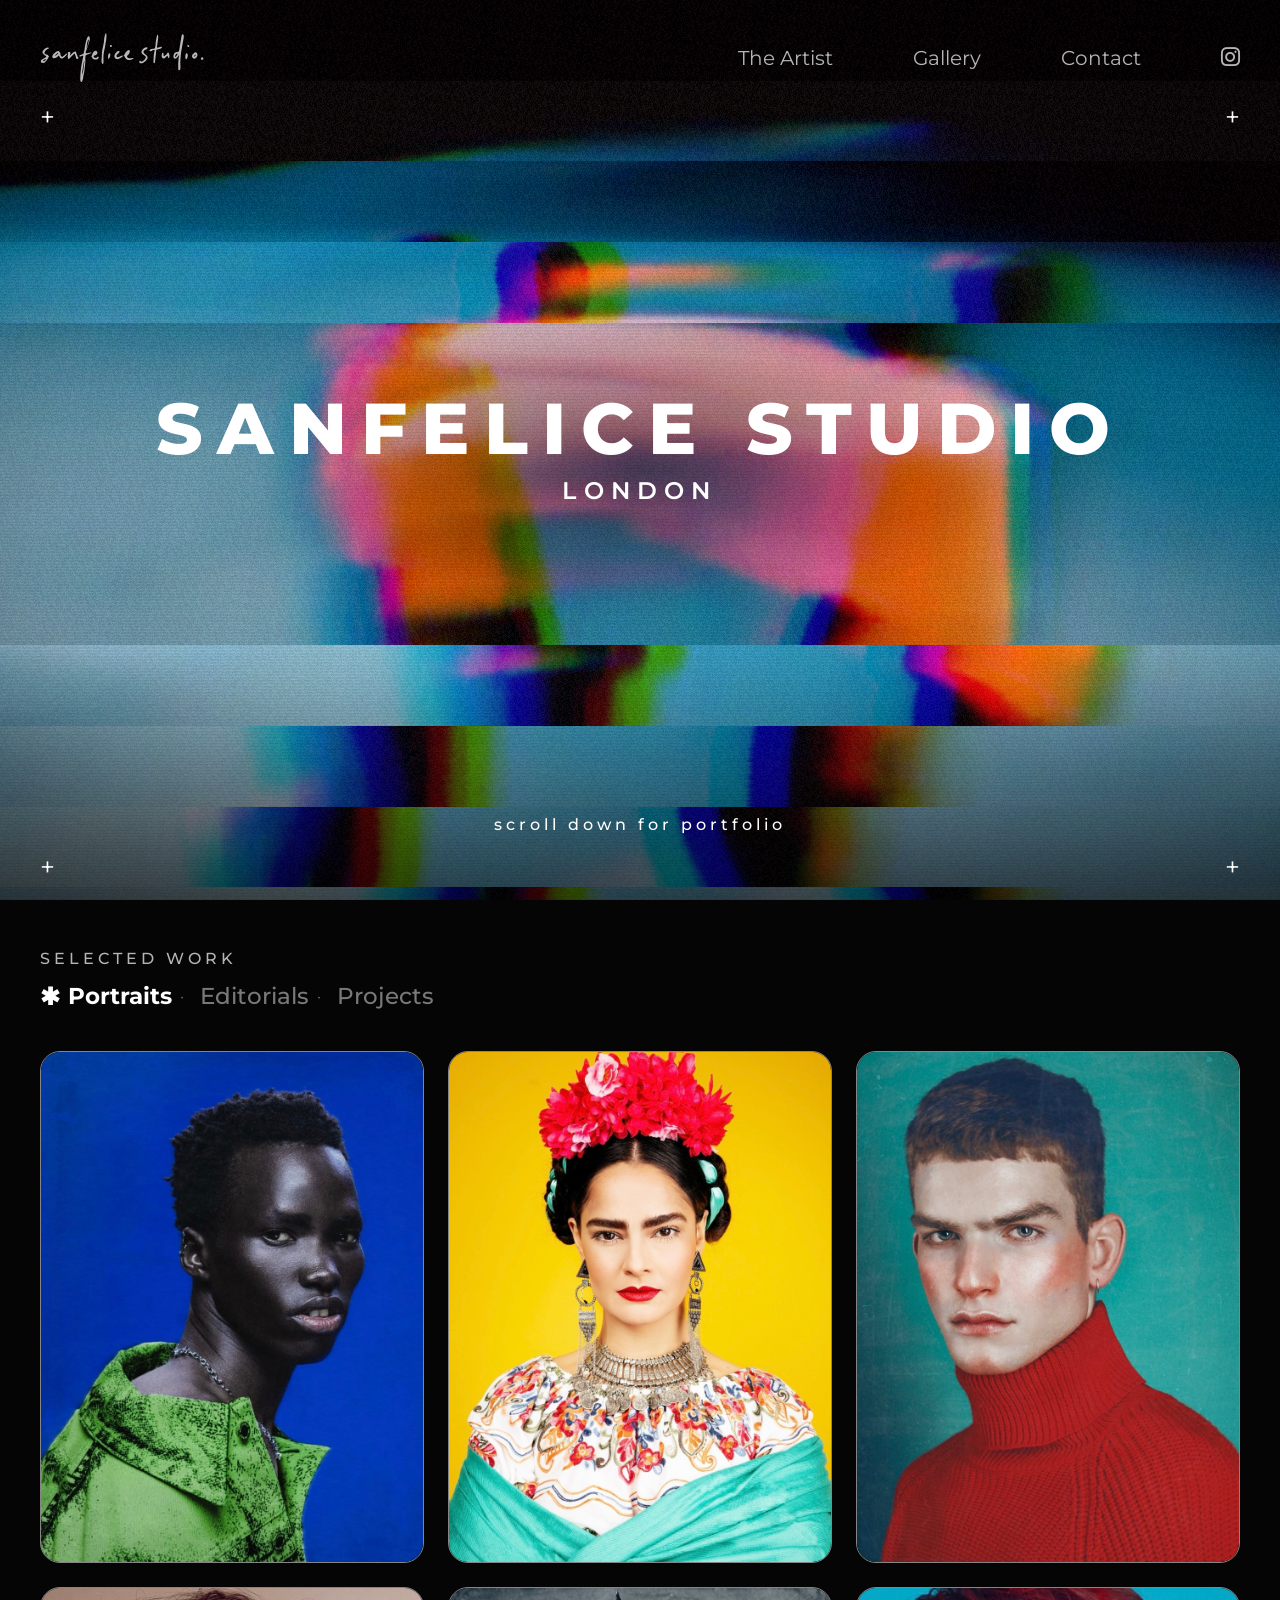
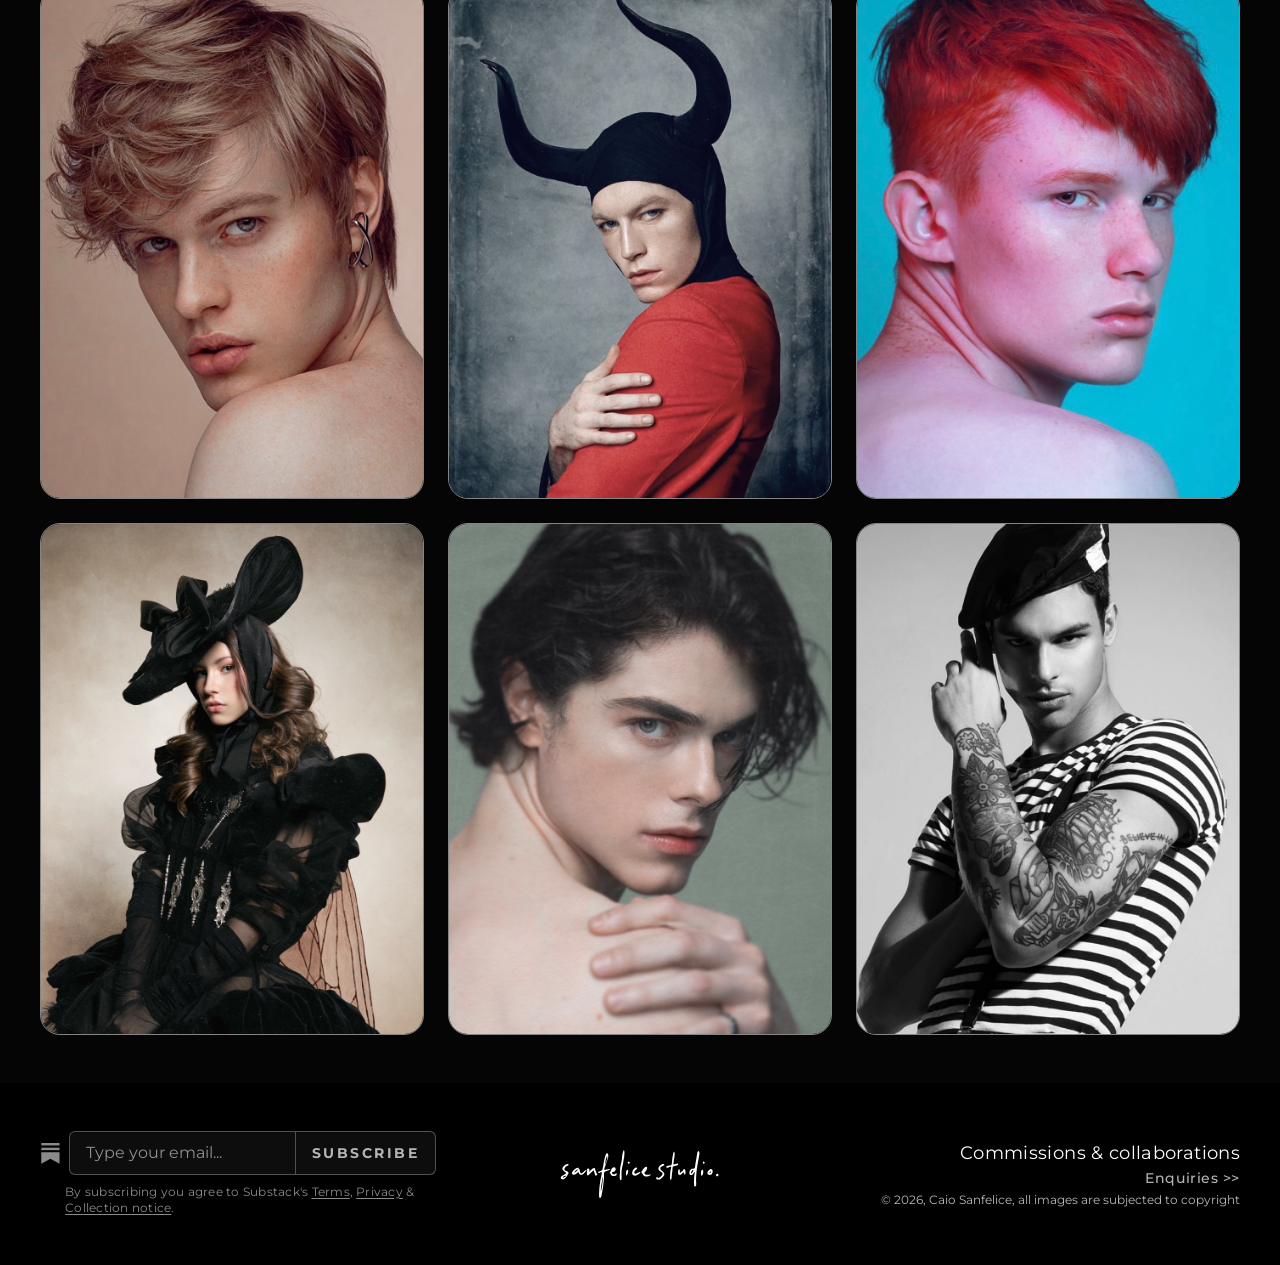
==== index.html @ ebd1bcc1 "feat: Bootstrap layout, fixed navbar, smoother scrolling and page updates - Bootstrap 5.3.9 CSS on e" ====
<!DOCTYPE html>
<html lang="en" class="snap">
<head>
    <meta charset="UTF-8">
    <meta name="viewport" content="width=device-width, initial-scale=1.0">
    <meta name="description" content="Sanfelice Studio — portrait and editorial photography by Caio Sanfelice, based in London.">
    <link rel="icon" type="image/svg+xml" href="assets/images/fav-icon.svg">
    <title>Sanfelice Studio</title>


    <!-- Bootstrap 5.3.9 CSS (grid, utility classes, modal). Loaded before style.css so our own CSS can override it -->
    <link href="https://cdn.jsdelivr.net/npm/bootstrap@5.3.9/dist/css/bootstrap.min.css" rel="stylesheet" integrity="sha384-yEPZ7jP9S0QKiUQ0m3jjsO4ProIW7wvR9gXkI7JOGa2XVsw53Yke2bsdkBbjmmiX" crossorigin="anonymous">
    <link rel="stylesheet" href="https://cdnjs.cloudflare.com/ajax/libs/font-awesome/6.5.2/css/all.min.css" integrity="sha512-SnH5WK+bZxgPHs44uWIX+LLJAJ9/2PkPKZ5QiAj6Ta86w+fsb2TkcmfRyVX3pBnMFcV7oQPJkl9QevSCWr3W6A==" crossorigin="anonymous" referrerpolicy="no-referrer" />


    <!-- Font -->
    <style>
    @import url('https://fonts.googleapis.com/css2?family=Montserrat:ital,wght@0,400..800;1,400..800&display=swap');
    </style>

   <!-- CSS (after the bootstrap, library, fonts) -->
    <link rel="stylesheet" href="assets/css/style.css">

</head>


<body>

<!-- ===== Header / main navigation (components/navbar.html) ===== -->
<div id="site-navbar"></div>

<!-- ===== Main content ===== -->
<main>
  <!-- Hero -->
  <section class="hero position-relative" id="top" aria-labelledby="hero-title">
    <!-- background video (decorative): WebM first, MP4 for browsers without WebM.
         No autoplay here: hero-fx.js starts it only when the user allows motion; the poster shows otherwise -->
    <video class="hero__video position-absolute" muted loop playsinline preload="none" poster="assets/images/home-hero-poster.jpg" aria-hidden="true">
      <source src="assets/video/homebackground.webm" type="video/webm">
      <source src="assets/video/homebackground.mp4" type="video/mp4">
    </video>
    <!-- analog noise + glitch effect drawn over the video (assets/js/hero-fx.js) -->
    <canvas class="hero__fx position-absolute" aria-hidden="true"></canvas>
    <div class="hero__content position-relative">
      <h1 class="hero__title" id="hero-title">Sanfelice Studio</h1>
      <p class="hero__location">London</p>
    </div>
    <a class="hero-scroll position-absolute" href="#work">Scroll down for portfolio</a>
    <span class="hero__plus hero__plus--top-left position-absolute" aria-hidden="true">+</span>
    <span class="hero__plus hero__plus--top-right position-absolute" aria-hidden="true">+</span>
    <span class="hero__plus hero__plus--left position-absolute" aria-hidden="true">+</span>
    <span class="hero__plus hero__plus--right position-absolute" aria-hidden="true">+</span>
  </section>

  <!-- Gallery -->
  <section class="section gallery-section" id="work" aria-labelledby="selected-work-title">
    <h2 class="gallery-title" id="selected-work-title">Selected work</h2>
    <nav class="gallery-categories" aria-label="Gallery categories">
      <ul class="gallery-category-list">
        <li class="gallery-category-item">
          <h3 class="gallery-category-heading">
            <a class="gallery-category-link" href="portraits.html" aria-current="page">
              <span class="asterisk" aria-hidden="true">✱</span><span>Portraits</span>
            </a>
          </h3>
          <span class="gallery-category-separator" aria-hidden="true">·</span>
        </li>
        <li class="gallery-category-item">
          <a class="gallery-category-link" href="editorials.html">Editorials</a>
          <span class="gallery-category-separator" aria-hidden="true">·</span>
        </li>
        <li class="gallery-category-item">
          <a class="gallery-category-link" href="projects.html">Projects</a>
        </li>
      </ul>
    </nav>
    <!-- Bootstrap grid: 2 photos per row on phones, 3 from md (768px); gutter g-3, g-lg-4 from 992px -->
    <div class="gallery-grid row row-cols-2 row-cols-md-3 g-3 g-lg-4">
      <div class="col">
        <figure class="gallery-card position-relative">
          <img class="d-block w-100 h-100 object-fit-cover" src="assets/images/portrait-blue-green-jacket.jpg" alt="Portrait of a man with short hair looking over his shoulder, wearing a textured green jacket and a silver chain, against a cobalt blue backdrop" loading="lazy">
          <figcaption class="gallery-card__label position-absolute">Portraits</figcaption>
        </figure>
      </div>
      <div class="col">
        <figure class="gallery-card position-relative">
          <img class="d-block w-100 h-100 object-fit-cover" src="assets/images/portrait-frida-inspired.jpg" alt="Frida Kahlo-inspired portrait of a woman with red flowers in her braided hair, silver earrings and necklace, an embroidered blouse and a turquoise shawl, against a yellow backdrop" loading="lazy">
          <figcaption class="gallery-card__label position-absolute">Portraits</figcaption>
        </figure>
      </div>
      <div class="col">
        <figure class="gallery-card position-relative">
          <img class="d-block w-100 h-100 object-fit-cover" src="assets/images/portrait-red-turtleneck.jpg" alt="Portrait of a young man with short auburn hair and flushed cheeks, wearing a chunky red turtleneck, against a weathered teal backdrop" loading="lazy">
          <figcaption class="gallery-card__label position-absolute">Portraits</figcaption>
        </figure>
      </div>
      <div class="col">
        <figure class="gallery-card position-relative">
          <img class="d-block w-100 h-100 object-fit-cover" src="assets/images/portrait-blond-earcuff.jpg" alt="Close-up portrait of a young man with tousled blond hair and freckles looking back over his bare shoulder, wearing a silver ear cuff, against a soft beige backdrop" loading="lazy">
          <figcaption class="gallery-card__label position-absolute">Portraits</figcaption>
        </figure>
      </div>
      <div class="col">
        <figure class="gallery-card position-relative">
          <img class="d-block w-100 h-100 object-fit-cover" src="assets/images/portrait-horns-red.jpg" alt="Portrait of a man in a black hood with tall curved horns and a red jacket, hugging his arm and looking back over his shoulder, against a weathered grey backdrop" loading="lazy">
          <figcaption class="gallery-card__label position-absolute">Portraits</figcaption>
        </figure>
      </div>
      <div class="col">
        <figure class="gallery-card position-relative">
          <img class="d-block w-100 h-100 object-fit-cover" src="assets/images/portrait-red-hair-blue.jpg" alt="Portrait of a freckled young man with bright red hair looking back over his bare shoulder, against a turquoise blue backdrop" loading="lazy">
          <figcaption class="gallery-card__label position-absolute">Portraits</figcaption>
        </figure>
      </div>
      <div class="col">
        <figure class="gallery-card position-relative">
          <img class="d-block w-100 h-100 object-fit-cover" src="assets/images/portrait-gothic-bonnet.jpg" alt="Portrait of a woman with long wavy brown hair in a black velvet costume with a sculptural bonnet, sheer sleeves, silver ornaments and insect-like wings, against a mottled cream backdrop" loading="lazy">
          <figcaption class="gallery-card__label position-absolute">Portraits</figcaption>
        </figure>
      </div>
      <div class="col">
        <figure class="gallery-card position-relative">
          <img class="d-block w-100 h-100 object-fit-cover" src="assets/images/portrait-dark-hair-sage.jpg" alt="Close-up portrait of a young man with tousled dark hair and pale blue eyes looking over his bare shoulder, a hand resting on it, against a sage green backdrop" loading="lazy">
          <figcaption class="gallery-card__label position-absolute">Portraits</figcaption>
        </figure>
      </div>
      <div class="col">
        <figure class="gallery-card position-relative">
          <img class="d-block w-100 h-100 object-fit-cover" src="assets/images/portrait-striped-beret.jpg" alt="Black-and-white portrait of a tattooed man in a striped T-shirt and braces, touching the brim of a dark beret" loading="lazy">
          <figcaption class="gallery-card__label position-absolute">Portraits</figcaption>
        </figure>
      </div>
    </div>
  </section>
</main>

<!-- ===== Footer (components/footer.html) ===== -->
<div id="site-footer"></div>


<!-- Shared navbar + footer -->
<!-- Bootstrap 5.3.9 JS bundle: runs the Modal component used by the photo lightbox -->
<script src="https://cdn.jsdelivr.net/npm/bootstrap@5.3.9/dist/js/bootstrap.bundle.min.js" integrity="sha384-WyOxWvTyr1QaMPfiPJSv76iReVthorl5uWlFtZPyK0IEB0hGzo9y5Bp9mYanr8Bu" crossorigin="anonymous"></script>
<script src="assets/js/components.js"></script>
<!-- Home hero: analog noise + glitch effect on the background video -->
<script src="assets/js/hero-fx.js"></script>
</body>
</html>
---- assets/css/style.css ----
/* Design tokens */
:root {
  --bg: rgb(5, 5, 5);
  --white: #ffffff;
  --grey: #b8b8b8;
  --cyan: #5edfff;
  --line: rgba(255, 255, 255, 0.28);
  --menu-h: clamp(4rem, 8vh, 5.5rem);
  --logo-h: clamp(2.5rem, 4vw, 3.75rem);  /* navbar logo height (smaller on phones, see below) */
  --header-pad-scrolled: 0.75rem;         /* navbar top/bottom padding once the page scrolls */
  /* Layout: one centred container for navbar, sections and footer */
  --container-max: 1400px;
  --gutter: clamp(20px, 5vw, 24px);                /* mobile: compact sides */
  /* Side padding for full-width sections (backgrounds stay full-bleed):
     lines their content up with .site-container. % = the element's own width. */
  --pad: max(var(--gutter), calc((100% - var(--container-max)) / 2 + var(--gutter)));
  /* Type scale */
  --fs-label: clamp(0.75rem, 0.9vw, 0.8125rem);   /* small caps labels */
  --fs-small: 0.875rem;                            /* form labels, buttons */
  --fs-base: 1rem;                                 /* body text, nav */
  --fs-md: clamp(1.125rem, 1.8vw, 1.5rem);         /* categories, card titles, footer CTA */
  --fs-lg: clamp(2rem, 4.5vw, 3.5rem);             /* page titles */
  --fs-display: clamp(2.5rem, 6.5vw, 4.5rem);      /* home hero only, 40px -> 72px */
  --ls-label: 0.32em;
  --ls-title: 0.06em;

  --nav-fs: clamp(1.0625rem, 1.6vw, 1.25rem); /* 17px -> 20px */
  --nav-muted: #b5b5b5; /* ~10:1 on the dark hero, passes AA */
  --nav-active: #ffffff;
}

/* iPad (768px–1024px): wider sides */
@media (min-width: 48rem) {
  :root {
    --gutter: clamp(40px, 4vw, 48px);
  }
}

/* Desktop */
@media (min-width: 64.0625rem) {
  :root {
    --gutter: 40px;
  }
}

/* Shared layout container (our own, not Bootstrap's .container: different max width and side padding) */
.site-container {
  box-sizing: border-box;
  width: 100%;
  max-width: var(--container-max);
  margin-inline: auto;
  padding-inline: var(--gutter);
}

/* Base */
body {
  margin: 0;
  background: var(--bg);
  color: var(--white);
  font-family: "Montserrat", Arial, sans-serif;
}

/* Header and navigation
   Position comes from Bootstrap's fixed-top (position: fixed; top: 0; z-index: 1030).
   At the top of the page it is transparent over the hero; once the page scrolls,
   components.js adds .is-scrolled and it gets a dark background and less padding. */
.header {
  padding-block: clamp(1rem, 4vw, 2rem); /* sides come from .site-container */
  background: transparent;
  transition: background-color 0.3s ease, padding 0.3s ease, box-shadow 0.3s ease;
}

.header.is-scrolled {
  padding-block: var(--header-pad-scrolled);
  background: rgba(5, 5, 5, 0.86);
  box-shadow: 0 1px 0 rgba(255, 255, 255, 0.08);
  -webkit-backdrop-filter: blur(10px);
  backdrop-filter: blur(10px);
}

/* Links that jump inside the page (#work) and the snap points stop just below the fixed navbar.
   Smooth scrolling itself comes from Bootstrap's Reboot (scroll-behavior: smooth, motion allowed only). */
html {
  scroll-padding-top: calc(max(var(--logo-h), 2.75rem) + 2 * var(--header-pad-scrolled));
}

.site-nav,
.site-nav .nav-links {
  display: flex;
  align-items: center;
}

.site-nav {
  justify-content: space-between;
  gap: 1rem;
}

.site-nav .nav-links {
  gap: 5rem;
}

.site-nav a {
  color: var(--nav-muted);
  font-size: var(--nav-fs);
  text-decoration: none;
  white-space: nowrap;
  transition: color 0.2s ease, opacity 0.2s ease;
}

.site-nav__home-link {
  display: inline-flex;
  align-items: center;
  justify-content: center;
}

.site-nav__home-icon {
  display: block;
  width: auto;
  height: var(--logo-h); /* script wordmark: sized by height so it stays legible */
  opacity: 0.72;
  transition: opacity 0.2s ease;
}

@media (max-width: 40rem) {
  :root {
    --logo-h: 1.75rem; /* smaller wordmark on phones so it fits next to the links */
  }

  .site-nav .nav-links {
    gap: 1rem;
  }
}

.site-nav .nav-links a:hover,
.site-nav .nav-links a:focus-visible,
.site-nav .nav-links a[aria-current] {
  color: var(--nav-active);
}

/* active page: bold, 30% larger, thin underline */
.site-nav .nav-links a[aria-current] {
  font-size: calc(var(--nav-fs) * 1.3);
  font-weight: 700;
  text-decoration: underline;
  text-decoration-thickness: 1px;
  text-underline-offset: 0.45em;
}

/* phones: smaller bump so logo, links and Instagram fit on one row */
@media (max-width: 40rem) {
  .site-nav .nav-links a[aria-current] {
    font-size: calc(var(--nav-fs) * 1.1);
  }
}

.site-nav a:focus-visible {
  outline: 1px solid var(--nav-active);
  outline-offset: 4px;
}

.site-nav__home-link:hover .site-nav__home-icon,
.site-nav__home-link:focus-visible .site-nav__home-icon {
  opacity: 1;
}

.site-nav .fa-instagram {
  font-size: 1.35rem;
}

/* Home hero */
.hero {
  /* position: relative comes from Bootstrap's position-relative class in the HTML */
  min-height: 100svh;
  display: grid;
  place-items: center;
  isolation: isolate; /* keeps the video behind the overlay and the text */
  padding: 6rem 1rem;
  background: #000 url("../images/home-hero-poster.jpg") center / cover no-repeat;
  text-align: center;
}

/* background video: fills the hero like a cover image */
.hero__video {
  /* position: absolute comes from Bootstrap's position-absolute class in the HTML */
  inset: 0;
  z-index: -1;
  width: 100%;
  height: 100%;
  object-fit: cover;
  pointer-events: none;
}

/* WebGL analog effect over the video; fades in once its first frame is drawn */
.hero__fx {
  /* position: absolute comes from Bootstrap's position-absolute class in the HTML */
  inset: 0;
  z-index: -1;
  width: 100%;
  height: 100%;
  opacity: 0;
  transition: opacity 0.6s ease;
  pointer-events: none;
}

.hero--fx .hero__fx {
  opacity: 1;
}

.hero::before {
  position: absolute;
  inset: 0;
  content: "";
  background:
    radial-gradient(ellipse 40% 22% at 50% 52%, rgba(0, 0, 0, 0.45), transparent 75%),
    linear-gradient(to top, rgba(0, 0, 0, 0.6), transparent 28%);
  pointer-events: none;
}

.hero__content {
  /* position: relative comes from Bootstrap's position-relative class in the HTML */
  z-index: 1;
  max-width: 100%;
}

.hero__title {
  margin: 0;
  font-size: var(--fs-display);
  font-weight: 800;
  letter-spacing: clamp(0.08em, 1.2vw, 0.2em);
  line-height: 1.05;
  text-transform: uppercase;
  text-wrap: balance;
}

.hero__location {
  margin: 0.45rem 0 0;
  font-size: clamp(1rem, 2.2vw, 1.5rem); /* 16px -> 24px */
  font-weight: 600;
  letter-spacing: 0.3em;
  text-transform: uppercase;
}

.hero-scroll {
  /* position: absolute comes from Bootstrap's position-absolute class in the HTML */
  bottom: clamp(2rem, 7vh, 4rem);
  left: 50%;
  z-index: 1;
  transform: translateX(-50%);
  color: var(--white);
  font-weight: 500;
  font-size: clamp(0.75rem, 1.4vw, 1rem); /* 12px -> 16px */
  letter-spacing: 0.25em;
  text-decoration: none;
  text-transform: lowercase;
  white-space: nowrap;
}

.hero-scroll:hover,
.hero-scroll:focus-visible {
  opacity: 0.72;
}

.hero__plus {
  /* position: absolute comes from Bootstrap's position-absolute class in the HTML */
  inset-block-end: 1.25rem;
  font-size: clamp(1.5rem, 2vw, 1.8rem);
  line-height: 1;
  z-index: 1;
  pointer-events: none;
}

.hero__plus--left,
.hero__plus--top-left {
  inset-inline-start: var(--pad);
}

.hero__plus--right,
.hero__plus--top-right {
  inset-inline-end: var(--pad);
}

.hero__plus--top-left,
.hero__plus--top-right {
  inset-block-start: calc(var(--menu-h) + 2rem);
  inset-block-end: auto;
}

/* Shared section headings and scroll behavior */
.asterisk { font-size: 1.05em; line-height: 0.8; }

/* Scroll snap (html.snap on every page): with "proximity" the page settles on the top
   of a section only when the scroll stops close to it, so it never traps the reader */
.hero,
.section {
  scroll-snap-align: start;
}

.gallery-section {
  min-height: auto;
  padding: clamp(2rem, 4vw, 3rem) var(--pad) 3rem;
  background: var(--bg);
}

/* Gallery category navigation */
.gallery-page {
  padding-block-start: clamp(2rem, 4vw, 3rem);
}

.gallery-categories {
  margin-block-end: clamp(1.25rem, 3vw, 2rem);
}

.gallery-category-list {
  display: flex;
  flex-wrap: wrap;
  align-items: center;
  column-gap: clamp(0.5rem, 2vw, 1rem);
  row-gap: 0.25rem;
  margin: 0;
  padding: 0;
  list-style: none;
}

.gallery-category-item {
  display: flex;
  align-items: center;
  gap: 0.5rem;
}

.gallery-category-heading {
  margin: 0;
  font-size: var(--fs-md);
  line-height: 1.2;
}

.gallery-category-link {
  position: relative;
  display: inline-flex;
  align-items: center;
  gap: 0.35em;
  min-block-size: 44px;
  padding-block: 0.5rem;
  color: var(--grey);
  font-size: var(--fs-md);
  font-weight: 500;
  line-height: 1.25;
  opacity: 0.65;
  text-decoration: none;
  transition: opacity 0.2s ease;
}

.gallery-category-heading .gallery-category-link {
  font: inherit;
}

.gallery-category-link[aria-current="page"] {
  color: var(--white);
  font-weight: 700;
  opacity: 1;
}

.gallery-category-link:hover,
.gallery-category-link:focus-visible {
  opacity: 1;
}

.gallery-category-link:focus-visible {
  outline: 2px solid currentColor;
  outline-offset: 3px;
}

.gallery-category-link::after {
  position: absolute;
  inset-inline: 0;
  inset-block-end: 0.35rem;
  block-size: 1px;
  background: currentColor;
  content: "";
  transform: scaleX(0);
  transform-origin: left;
  transition: transform 0.2s ease;
}

.gallery-category-link:hover::after,
.gallery-category-link:focus-visible::after {
  transform: scaleX(1);
}

.gallery-category-separator {
  color: var(--grey);
  opacity: 0.65;
}

html.snap { scroll-snap-type: y proximity; }

/* Gallery photo card. Layout comes from Bootstrap: the grid (row / row-cols-* / g-* / col)
   in the HTML, position-relative on the card, and d-block w-100 h-100 object-fit-cover on the photo.
   Only the look is defined here. */
.gallery-card {
  aspect-ratio: 3 / 4;
  margin: 0;
  border: 1px solid #858585;
  border-radius: 1.25rem;
  overflow: hidden;
  transition: border-color 0.25s ease;
}

.gallery-card:hover { border-color: var(--white); }

/* Gallery cards open the photo lightbox */
.gallery-card[role="button"] {
  cursor: zoom-in;
}

.gallery-card:focus-visible {
  border-color: var(--white);
  outline: 2px solid var(--white);
  outline-offset: 3px;
}

/* Photo lightbox (Bootstrap modal): photo centred, copyright line below */
.modal-backdrop {
  --bs-backdrop-bg: #000;
  --bs-backdrop-opacity: 0.95;
}

.lightbox__dialog {
  width: fit-content;
  max-width: min(92vw, 60rem);
  margin-inline: auto;
}

.lightbox__content {
  background: transparent;
  border: 0;
  box-shadow: none;
}

.lightbox__close {
  align-self: flex-end;
  margin-block-end: 0.75rem;
  opacity: 0.8;
}

.lightbox__close:hover,
.lightbox__close:focus-visible {
  opacity: 1;
}

.lightbox__figure {
  margin: 0;
  text-align: center;
}

.lightbox__img {
  display: block;
  width: auto;
  max-width: 100%;
  height: auto;
  max-height: calc(100svh - 11rem); /* room for the close button, the caption and the modal margins */
  margin-inline: auto;
  border-radius: 0.5rem;
}

.lightbox__caption {
  margin-block-start: 0.75rem;
  color: var(--nav-muted);
  font-size: var(--fs-label);
  letter-spacing: 0.02em;
}

/* Section title above the gallery */
.gallery-title {
  margin: 0 0 0.25rem;
  color: var(--nav-muted);
  font-size: clamp(0.75rem, 1.4vw, 1rem); /* 12px -> 16px */
  font-weight: 500;
  letter-spacing: 0.25em;
  line-height: 1.4;
  text-transform: uppercase;
}

/* Category label: small, bottom corner, away from faces (position-absolute comes from Bootstrap) */
.gallery-card__label {
  inset-inline-start: 0.75rem;
  inset-block-end: 0.75rem;
  padding: 0.3rem 0.6rem;
  border-radius: 999px;
  background: rgba(0, 0, 0, 0.55);
  color: var(--white);
  font-size: var(--fs-label);
  font-weight: 600;
  letter-spacing: 0.18em;
  text-transform: uppercase;
  pointer-events: none;
}

@media (hover: hover) {
  .gallery-card__label {
    opacity: 0;
    transition: opacity 0.2s ease;
  }

  .gallery-card:hover .gallery-card__label {
    opacity: 1;
  }
}


/* Site footer */
.site-footer--home {
  display: block;
  padding: clamp(2rem, 4vw, 3rem) 0; /* sides come from .site-container */
  background: #000;
  color: var(--white);
}

/* footer columns, order and vertical centring come from Bootstrap
   (site-container > row / col-* / order-* / align-items-center in footer.html) */

.footer-substack {
  display: flex;
  width: 84%;
  min-width: min(100%, 21.3rem);
  flex-direction: column;
  align-items: center;
  gap: 0.525rem;
  color: #fff;
}

.footer-substack__layout {
  display: flex;
  min-width: 0;
  align-items: center;
  gap: 0.525rem;
  width: 100%;
}

.footer-substack__logo {
  flex: 0 0 1.3rem;
  height: 1.3rem;
}

.footer-substack__logo path {
  fill: #8a8a8a;
  transition: fill 0.2s ease;
}

.footer-substack:hover .footer-substack__logo path,
.footer-substack:focus-within .footer-substack__logo path {
  fill: #FF6719;
}

.footer-substack__content {
  flex: 1;
  min-width: 0;
}

.footer-substack__form {
  display: flex;
  align-items: stretch;
  gap: 0;
  width: 100%;
  margin: 0;
}

.footer-substack__form input {
  box-sizing: border-box;
  flex: 1;
  min-width: 0;
  min-height: 44px;
  padding: 0.5rem 1rem;
  border: 1px solid var(--line);
  border-inline-end: 0;
  border-radius: 6px 0 0 6px;
  background: #0d0d0d;
  color: #fff;
  font: inherit;
  font-size: max(1rem, 1em);
}

.footer-substack__form input::placeholder {
  color: #8f8f8f;
  opacity: 1;
}

.footer-substack__form button {
  box-sizing: border-box;
  flex: 0 0 auto;
  min-height: 44px;
  padding: 0.5rem 1rem;
  border: 1px solid var(--line);
  border-radius: 0 6px 6px 0;
  background: #0d0d0d;
  color: var(--nav-muted);
  cursor: pointer;
  font: inherit;
  font-size: var(--fs-small);
  font-weight: 700;
  letter-spacing: 0.18em;
  text-transform: uppercase;
  white-space: nowrap;
  transition: color 0.2s ease, border-color 0.2s ease;
}

.footer-substack__form button:hover,
.footer-substack__form button:focus-visible {
  border-color: var(--nav-active);
  color: var(--nav-active);
}

.footer-substack__form input:focus-visible {
  border-color: var(--nav-active);
}

.footer-substack__form input:focus-visible {
  outline: none;
  background-image: none;
  background-repeat: no-repeat;
  background-position: bottom;
  background-size: 100% 2px;
}

.footer-substack__form button:focus-visible {
  outline: none;
}

.footer-substack__form button:disabled {
  cursor: wait;
  opacity: 0.75;
}

.footer-substack__message {
  margin: 0.5rem 0 0;
  font-size: var(--fs-small);
  line-height: 1.5;
  text-align: center;
}

.footer-substack__legal {
  width: 100%;
  margin: 0;
  color: #8a8a8a;
  font-size: var(--fs-label);
  letter-spacing: 0.02em;
  line-height: 1.4;
  text-align: left;
  padding-inline-start: calc(1.05rem + 0.525rem); /* lines up with the email input (logo + gap) */
  box-sizing: border-box;
}

.footer-substack__legal a {
  color: inherit;
  text-underline-offset: 0.15em;
}

.footer-substack__legal a:focus-visible {
  outline: 2px solid #fff;
  outline-offset: 2px;
}

.footer-substack__frame {
  display: none;
}

.footer-brand {
  display: flex;
  min-width: 0;
  flex-direction: column;
  align-items: center;
  justify-content: center;
}

.footer-brand img {
  display: block;
  width: auto;
  max-width: 100%;
  max-height: clamp(3.5rem, 5.6vw, 5.25rem);
}

.site-footer--home .footer-contact {
  text-align: right;
}

.site-footer--home .footer-contact__details {
  display: flex;
  flex-direction: column;
  align-items: flex-end;
}

.site-footer--home .footer-contact__enquiries {
  display: inline-flex;
  min-height: 1.5rem;
  align-items: center;
  color: var(--nav-muted);
  font-size: var(--fs-small);
  font-weight: 500;
  letter-spacing: 0.04em;
  transition: color 0.2s ease;
}

.site-footer--home .footer-contact .footer-contact__lead {
  max-width: none;
  color: var(--white);
  font-size: clamp(1rem, 1.4vw, 1.25rem);
  font-weight: 400;
  letter-spacing: 0.02em;
  line-height: 1.5;
}

.site-footer--home .footer-copyright {
  max-width: none;
  margin: 0;
  color: var(--grey);
  font-size: var(--fs-label);
  line-height: 1.5;
  white-space: nowrap;
}

.footer-socials {
  display: flex;
  align-items: center;
  gap: 0.5rem;
}

.footer-social-link {
  display: grid;
  width: 2.75rem;
  height: 2.75rem;
  place-items: center;
  border-radius: 50%;
  color: var(--grey);
  font-size: 1.375rem;
  text-decoration: none;
  transition: color 0.2s ease;
}

.footer-social-link:hover,
.footer-social-link:focus-visible {
  color: var(--white);
}

.footer-social-link:focus-visible {
  outline: 2px solid currentColor;
  outline-offset: 2px;
}

.footer-substack-mark {
  width: 1.375rem;
  height: 1.375rem;
  fill: currentColor;
}

.footer-contact {
  display: flex;
  flex-direction: column;
  align-items: flex-end;
  text-align: right;
}

.footer-copyright {
  white-space: nowrap;
}

.footer-contact a {
  color: var(--white);
  font-weight: 700;
  text-decoration: none;
}

.footer-contact a:hover,
.footer-contact a:focus-visible {
  color: var(--nav-active);
}

.footer-contact p {
  margin: 0;
}

/* Contact page */
.contact-page-main {
  /* position: relative comes from Bootstrap's position-relative class in the HTML */
  isolation: isolate;
  box-sizing: border-box;
  container: contact-page / inline-size;
  display: grid;
  min-height: 100svh;
  place-items: center;
  padding: calc(var(--menu-h) + clamp(1.25rem, 3vw, 2rem)) var(--pad) clamp(2rem, 4vw, 3rem);
  background: #0a0a0a;
}

.contact-page-main::before {
  position: absolute;
  z-index: -1;
  inset: 0;
  content: "";
  background-image: url("../images/contact-background.jpg"); /* noise texture, covers the page on every screen */
  background-position: center;
  background-size: cover;
  background-repeat: no-repeat;
  pointer-events: none;
}

.contact-card {
  /* columns, order and gutters come from Bootstrap (row / col-* / order-* / g*-*) in contact.html */
  box-sizing: border-box;
  width: min(100%, 76rem);
  margin: 0; /* Bootstrap's .row adds negative side margins; the card has its own padding */
  padding: clamp(1.5rem, 4vw, 3.5rem);
  border: 1px solid rgba(255, 255, 255, 0.3);
  border-radius: 1.5rem;
  background: rgba(8, 8, 8, 0.85); /* slight transparency over the background photo */
  --contact-title-size: clamp(1.75rem, 3.5vw, 2.75rem);
}

@container contact-page (width > 36rem) and (width <= 80rem) {
  .contact-card {
    width: 92%;
  }
}

.contact-information {
  display: flex;
  min-width: 0;
  flex-direction: column;
  justify-content: flex-end;
  gap: 1.25rem;
  padding-top: calc(var(--contact-title-size) / 2 + 20px); /* map top = a little below the middle of GET IN TOUCH */
}

.contact-map {
  display: block;
  width: 100%;
  flex: 1; /* grows to fill the column, from mid-title down to the details */
  min-height: 272px;
  border: 0;
}

.contact-details {
  display: flex;
  flex-direction: row;
  align-items: center;
  justify-content: flex-end; /* line up with the map's right edge */
  flex-wrap: wrap;
  gap: 0 0.75rem; /* vertical, horizontal space between Tel, Email, Address */
  text-align: right;
}

.contact-details__link {
  display: inline-flex;
  max-width: 100%;
  min-height: 30px;
  align-items: center;
  justify-content: center;
  gap: 0.7rem;
  color: var(--white);
  line-height: 1.3;
  overflow-wrap: anywhere;
  text-decoration: none;
  transition: color 0.2s ease;
}

.contact-details__link i {
  font-size: 1.1rem;
}

.contact-details__link:hover,
.contact-details__link:focus-visible {
  color: var(--grey);
}

.contact-details__link:focus-visible {
  outline: 2px solid currentColor;
  outline-offset: 3px;
}

.contact-details p {
  display: flex;
  max-width: 100%;
  min-height: 40px; /* same height as the Tel/Email links, so spacing is even */
  align-items: center;
  justify-content: center;
  margin: 0;
  line-height: 1.4;
}

.contact-form-panel {
  display: flex;
  min-width: 0;
  flex-direction: column;
  justify-content: flex-end; /* sit at the bottom, aligned with the address */
}

.contact-form-title {
  display: flex;
  align-items: center;
  gap: 0.2em;
  margin: 0 0 clamp(1.5rem, 3vw, 2.25rem);
  font-size: var(--contact-title-size);
  font-weight: 800;
  line-height: 1;
  letter-spacing: var(--ls-title);
  text-transform: uppercase;
}

.contact-form-title__asterisk {
  position: relative;
  top: -0.08em;
  font-size: 1.35em;
  line-height: 0.8;
}

.contact-form {
  display: grid;
  gap: 1.25rem;
}

.contact-name-group {
  min-width: 0;
  margin: 0;
  padding: 0;
  border: 0;
}

.contact-name-group legend {
  margin-block-end: 0.4rem;
  padding: 0;
}

.contact-field {
  display: flex;
  min-width: 0;
  flex-direction: column;
  gap: 0.4rem;
}

.contact-field__label {
  color: rgba(255, 255, 255, 0.78);
  font-size: var(--fs-small);
}

.contact-field input,
.contact-field textarea {
  box-sizing: border-box;
  width: 100%;
  min-height: 44px;
  padding: 0.5rem 0;
  border: 0;
  border-bottom: 1px solid rgba(255, 255, 255, 0.55);
  border-radius: 0;
  background: transparent;
  color: var(--white);
  font: inherit;
  font-size: max(1rem, 1em);
}

.contact-field input::placeholder {
  color: rgba(255, 255, 255, 0.58);
  opacity: 1;
}

.contact-field input:focus-visible,
.contact-field textarea:focus-visible {
  outline: none;
  border-bottom-color: var(--white);
  box-shadow: 0 1px 0 var(--white);
}

.contact-field textarea {
  line-height: 1.4;
  resize: vertical;
}

.contact-submit {
  justify-self: end;
  min-width: 44px;
  min-height: 44px;
  padding: 0.65rem 1.4rem;
  border: 1px solid var(--white);
  border-radius: 0;
  background: transparent;
  color: var(--white);
  cursor: pointer;
  font: inherit;
  font-weight: 600;
  transition: background-color 0.2s ease, color 0.2s ease;
}

.contact-submit:hover {
  background: var(--white);
  color: #080808;
}

.contact-submit:focus-visible {
  outline: 2px solid var(--white);
  outline-offset: 3px;
}

.contact-submit:disabled {
  cursor: wait;
  opacity: 0.7;
}

.contact-form[hidden] {
  display: none;
}

.contact-form-status {
  margin: 0;
  color: var(--white);
  line-height: 1.5;
}

.contact-form-status.is-error {
  color: #dc8585;
}

/* Contact below Bootstrap's lg (992px): card is one column (see col-12 / order-* in contact.html) */
@media (max-width: 991.98px) {
  .contact-information {
    padding-top: 0;
  }

  .contact-map {
    flex: none;
    height: 272px;
  }
}

@container contact-page (width <= 36rem) {
  .contact-card {
    padding: 1.5rem 1.25rem;
    padding-block-start: 3rem;
    border-radius: 1rem;
  }

  .contact-form-title {
    font-size: clamp(1.75rem, 8vw, 2.25rem);
  }
}

/* About page */
.about-page {
  font-size-adjust: from-font;
}

/* About hero
   Phones/tablets: portrait crop of the photo on top, the title and lead
   start on its dark bottom edge, the rest of the text follows on black.
   Desktop: full studio photo behind, text on the left, artist on the right. */
.about-hero {
  /* position: relative comes from Bootstrap's position-relative class in the HTML */
  isolation: isolate;
  background: #000;
}

.about-hero__media {
  position: relative;
  display: block;
}

.about-hero__media img {
  display: block;
  width: 100%;
  aspect-ratio: 4 / 5;
  max-height: 88svh;
  object-fit: cover;
  object-position: 50% 20%; /* face stays in frame when the height is capped */
}

/* dark top for the navbar, fade to black at the bottom for the title */
.about-hero__media::after {
  position: absolute;
  inset: 0;
  content: "";
  background:
    linear-gradient(to bottom, rgba(0, 0, 0, 0.55) 0%, transparent 18%),
    linear-gradient(to bottom, transparent 55%, rgba(0, 0, 0, 0.85) 82%, #000 100%);
}

.about-hero__plus {
  /* position: absolute comes from Bootstrap's position-absolute class in the HTML */
  z-index: 2;
  inset-block-start: calc(var(--menu-h) + 1rem);
  color: var(--white);
  font-size: clamp(1.5rem, 2vw, 1.8rem);
  line-height: 1;
}

.about-hero__plus--left {
  inset-inline-start: var(--pad);
}

.about-hero__plus--right {
  inset-inline-end: var(--pad);
}

.about-copy {
  position: relative;
  z-index: 1;
  max-width: 40rem;
  margin: -7rem auto 0; /* pulls the title up onto the photo's dark edge */
  padding: 0 var(--gutter) clamp(2.5rem, 5vw, 3.5rem);
}

.about-title {
  display: flex;
  align-items: center;
  gap: 0.3em;
  margin: 0 0 1rem;
  font-size: var(--fs-lg);
  font-weight: 800;
  letter-spacing: var(--ls-title);
  line-height: 1.1;
  text-transform: uppercase;
}

.about-title span {
  font-size: 0.9em;
}

.about-lead {
  margin: 0 0 1.5rem;
  font-size: clamp(1.0625rem, 2.2vw, 1.25rem);
  line-height: 1.6;
}

.about-lead em {
  font-family: "Times New Roman", Times, serif;
  font-size: 1.2em;
  font-style: italic;
}

.about-body {
  margin: 0;
  color: rgba(255, 255, 255, 0.84);
  font-size: clamp(0.9375rem, 1.2vw, 1rem);
  line-height: 1.75;
}

.about-quote {
  position: relative;
  margin: clamp(2rem, 4vw, 2.5rem) 0 0;
  padding: 1.5rem 2.5rem;
  color: var(--nav-muted);
  font-size: clamp(1.125rem, 2vw, 1.375rem);
  line-height: 1.45;
  text-align: center;
}

.about-quote p {
  margin: 0;
}

.about-quote strong {
  color: var(--white);
  font-family: "Times New Roman", Times, serif;
  font-size: calc(1em + 0.1875rem);
  font-weight: 700;
  font-style: italic;
}

.about-quote::before,
.about-quote::after {
  position: absolute;
  font-family: "Times New Roman", Times, serif;
  color: rgba(255, 255, 255, 0.42);
  font-size: clamp(3rem, 6vw, 4.5rem);
  font-weight: 700;
  line-height: 1;
}

.about-quote::before {
  inset-block-start: 0;
  inset-inline-start: 0;
  content: "\201C";
}

.about-quote::after {
  inset-block-end: -1.5rem;
  inset-inline-end: 0;
  content: "\201D";
}

/* tablet: squarer crop, text starts a little higher on the photo */
@media (min-width: 48rem) and (max-width: 64rem) {
  .about-hero__media img {
    aspect-ratio: 1 / 1.05;
  }

  .about-copy {
    margin-block-start: -9rem;
  }
}

/* desktop: photo fills the hero, text column ends before the artist */
@media (min-width: 64.0625rem) {
  .about-hero {
    --copy-end: 52%; /* the artist starts at ~57% of the width at every desktop size */
    display: flex;
    align-items: center;
    min-height: min(100svh, 56rem);
    padding-block: calc(var(--menu-h) + 3rem) 3rem;
  }

  .about-hero__media {
    position: absolute;
    inset: 0;
    z-index: -1;
  }

  .about-hero__media img {
    height: 100%;
    max-height: none;
    aspect-ratio: auto;
    object-position: 60% 30%;
  }

  .about-hero__media::after {
    background:
      linear-gradient(to bottom, rgba(0, 0, 0, 0.5) 0%, transparent 18%),
      linear-gradient(to right, rgba(0, 0, 0, 0.6) 0%, rgba(0, 0, 0, 0.35) 45%, transparent 60%),
      linear-gradient(to bottom, transparent 75%, #000 100%);
  }

  .about-hero__plus {
    inset-block-start: calc(var(--menu-h) + 1.5rem);
  }

  .about-copy {
    box-sizing: border-box;
    width: min(34rem, calc(var(--copy-end) - var(--gutter) - 3rem));
    max-width: none;
    margin: 0 0 0 max(calc(var(--gutter) + 3rem), calc(var(--copy-end) - 34rem));
    padding: 0;
    text-align: right;
  }

  .about-title {
    justify-content: flex-end;
  }

  .about-lead {
    font-size: 1.1875rem;
  }
}

.about-services {
  padding: clamp(2.5rem, 6vw, 5rem) var(--pad);
  background: #000;
}

.about-services__list {
  display: grid;
  gap: 1rem;
  width: min(100%, 76rem);
  margin-inline: auto;
}

.service-card {
  --service-title-size: var(--fs-md);
  display: grid;
  grid-template-rows: auto 0fr;
  padding: 1rem clamp(1rem, 3vw, 2rem);
  border: 1px solid rgba(255, 255, 255, 0.55);
  border-radius: 1rem;
  background: #0a0a0a;
  color: var(--white);
}

.service-card__title {
  margin: 0;
  font-size: var(--service-title-size);
  font-weight: 600;
  letter-spacing: 0.05em;
}

.service-card__trigger {
  display: flex;
  width: 100%;
  min-height: 44px;
  align-items: center;
  gap: 0.75rem;
  padding: 0;
  border: 0;
  background: none;
  color: inherit;
  font: inherit;
  text-align: start;
  cursor: pointer;
}

.service-card__trigger:focus-visible {
  outline: 2px solid currentColor;
  outline-offset: 4px;
}

.service-card__slashes {
  display: inline-block;
  width: 1em; /* fixed width: the title word always starts at 1em + gap */
  font-weight: 400;
}

.service-card__plus {
  margin-inline-start: auto;
  font-size: 1.5em;
  font-weight: 300;
  line-height: 1;
  rotate: 0deg;
}

.service-card__details {
  min-height: 0;
  overflow: hidden;
}

.service-card__details-inner {
  display: grid;
  min-height: 0;
  grid-template-columns: minmax(7rem, 0.5fr) minmax(0, 1.5fr) minmax(7rem, 0.45fr);
  align-items: center;
  gap: clamp(1rem, 3vw, 2rem);
  padding-block-start: 1rem;
  opacity: 0;
  transform: translateY(-0.4rem);
}

.service-card__link {
  display: inline-flex;
  min-height: 44px;
  align-items: center;
  color: inherit;
  text-underline-offset: 0.2em;
}

.service-card__link:focus-visible {
  outline: 2px solid currentColor;
  outline-offset: 3px;
}

.service-desc {
  margin: 0;
  line-height: 1.65;
}

.service-card__details-inner img {
  display: block;
  width: 100%;
  height: auto; /* lets aspect-ratio win over the height="" attribute in the HTML */
  aspect-ratio: 4 / 3;
  border-radius: 0.5rem;
  object-fit: cover;
}

/* opened by click/tap (mobile, tablets and touch screens) */
.service-card.is-open {
  grid-template-rows: auto 1fr;
  background: #f5f5f5;
  color: #000;
}

.service-card.is-open .service-card__plus {
  rotate: 45deg;
}

.service-card.is-open .service-card__details-inner {
  opacity: 1;
  transform: translateY(0);
}

@media (min-width: 48.0625rem) and (hover: hover) {
  .service-card:is(:hover, :focus-within) {
    grid-template-rows: auto 1fr;
    background: #f5f5f5;
    color: #000;
  }

  .service-card:is(:hover, :focus-within) .service-card__plus {
    rotate: 45deg;
  }

  .service-card:is(:hover, :focus-within) .service-card__details-inner {
    opacity: 1;
    transform: translateY(0);
  }
}

@media (max-width: 48rem) {
  .service-card__details-inner {
    grid-template-columns: minmax(0, 1fr);
    gap: 0.75rem;
  }

  /* open card: photo under the title (lined up with the word, not the //),
     then the paragraph, then See more on the right */
  .service-card__details-inner img {
    order: -1;
    width: calc(100% - var(--service-title-size) - 0.75rem);
    max-height: 14rem;
    margin-inline-start: calc(var(--service-title-size) + 0.75rem);
  }

  .service-card__link {
    order: 1;
    justify-self: end;
  }
}

/* About page — desktop only */
@media (min-width: 48.0625rem) {
  .about-services {
    padding-block-start: clamp(1rem, 2vw, 1.5rem);
  }

  /* open card: photo (lined up with the title word) | paragraph,
     See more under the paragraph, on its right edge */
  .service-card__details-inner {
    grid-template-columns: minmax(8.4rem, 0.54fr) minmax(0, 1.5fr); /* photo column 20% wider than before (0.45fr) */
    row-gap: 0.25rem;
  }

  .service-card__details-inner img {
    grid-column: 1;
    grid-row: 1 / span 2;
    align-self: start;
    width: calc(100% - var(--service-title-size) - 0.75rem);
    margin-inline-start: calc(var(--service-title-size) + 0.75rem);
  }

  .service-desc {
    grid-column: 2;
    grid-row: 1;
  }

  .service-card__link {
    grid-column: 2;
    grid-row: 2;
    justify-self: end;
  }
}

@media (prefers-reduced-motion: no-preference) {
  .service-card {
    transition: grid-template-rows 0.3s ease, background-color 0.3s ease, color 0.3s ease;
  }

  .service-card__details-inner {
    transition: opacity 0.3s ease, transform 0.3s ease;
  }

  .service-card__plus {
    transition: rotate 0.3s ease;
  }
}

@supports not (font-size-adjust: from-font) {
  .about-quote strong {
    font-size: calc(1em + 0.1875rem);
  }
}

/* Responsive layouts */
/* Gallery on phones (2 per row, below Bootstrap's md = 768px):
   hide a lone last photo so rows stay even */
@media (max-width: 767.98px) {
  .gallery-grid > .col:last-child:nth-child(odd) {
    display: none;
  }
}

@media (max-width: 36rem) {
  .site-nav {
    --nav-fs: 1rem;
  }

  .hero__title {
    letter-spacing: 0.04em;
  }
}

/* narrow phones: tighter navbar so it fits on one line */
@media (max-width: 28rem) {
  .site-nav {
    --nav-fs: 0.875rem;
  }

  .site-nav .nav-links {
    gap: 0.75rem;
  }

  :root {
    --logo-h: 1.5rem;
  }
}

/* 360px phones: a bit less space between links so Instagram still fits */
@media (max-width: 23rem) {
  .site-nav .nav-links {
    gap: 0.5rem;
  }
}

/* very narrow phones: copyright may wrap instead of overflowing */
@media (max-width: 22rem) {
  .site-footer--home .footer-copyright {
    white-space: normal;
    text-wrap: balance;
  }
}

@media (max-width: 22rem) {
  .site-nav {
    --nav-fs: 0.8125rem;
  }

  .site-nav .nav-links {
    gap: 0.5rem;
  }
}

@media (max-width: 56rem) {
  .site-nav .nav-links {
    gap: clamp(0.85rem, 4vw, 2.5rem);
  }
}

/* Footer below Bootstrap's lg (992px): one centred column.
   Column widths and the order of logo / contact / newsletter come from col-12 and order-* in footer.html */
@media (max-width: 991.98px) {
  .footer-substack {
    width: min(100%, 34rem);
    margin-inline: auto;
  }

  .footer-substack__logo {
    flex-basis: 1.05rem;
    height: 1.05rem;
  }

  .footer-brand {
    margin-block-end: 1.5rem;
  }

  .footer-brand img {
    max-height: 3.85rem;
  }

  /* Bootstrap can't split one column, so this stays custom: the contact column "disappears"
     (display: contents) and its two parts become separate items of the row,
     so the copyright can go last (order 4), after the newsletter (order-3) */
  .site-footer--home .footer-contact {
    display: contents;
    text-align: center;
  }

  .site-footer--home .footer-contact__details {
    width: 100%;
    align-items: center;
    order: 2;
  }

  .site-footer--home .footer-contact__enquiries {
    min-height: 2.75rem; /* 44px touch target on mobile */
    margin-block-end: 0.875rem; /* min-height adds ~0.625rem below; keeps the 1.5rem gap */
  }

  .site-footer--home .footer-copyright {
    width: 100%;
    order: 4;
    margin-block-start: 1.5rem;
  }
}

/* Gallery photos fade and rise in as they scroll into view, driven by the scroll itself
   (CSS scroll-driven animations, no JavaScript). Browsers without support and users
   who ask for less motion simply see the photos as normal. */
@supports (animation-timeline: view()) {
  @media (prefers-reduced-motion: no-preference) {
    .gallery-grid > .col {
      animation: gallery-reveal linear both;
      animation-timeline: view();
      animation-range: entry 0% entry 70%;
    }
  }
}

@keyframes gallery-reveal {
  from {
    opacity: 0;
    transform: translateY(2.5rem) scale(0.97);
  }

  to {
    opacity: 1;
    transform: none;
  }
}

@media (prefers-reduced-motion: reduce) {
  .header,
  .gallery-category-link,
  .gallery-category-link::after,
  .footer-substack__logo path,
  .site-nav a,
  .gallery-card__label,
  .footer-contact a,
  .site-footer--home .footer-contact__enquiries,
  .footer-substack__form button {
    transition: none;
  }
}
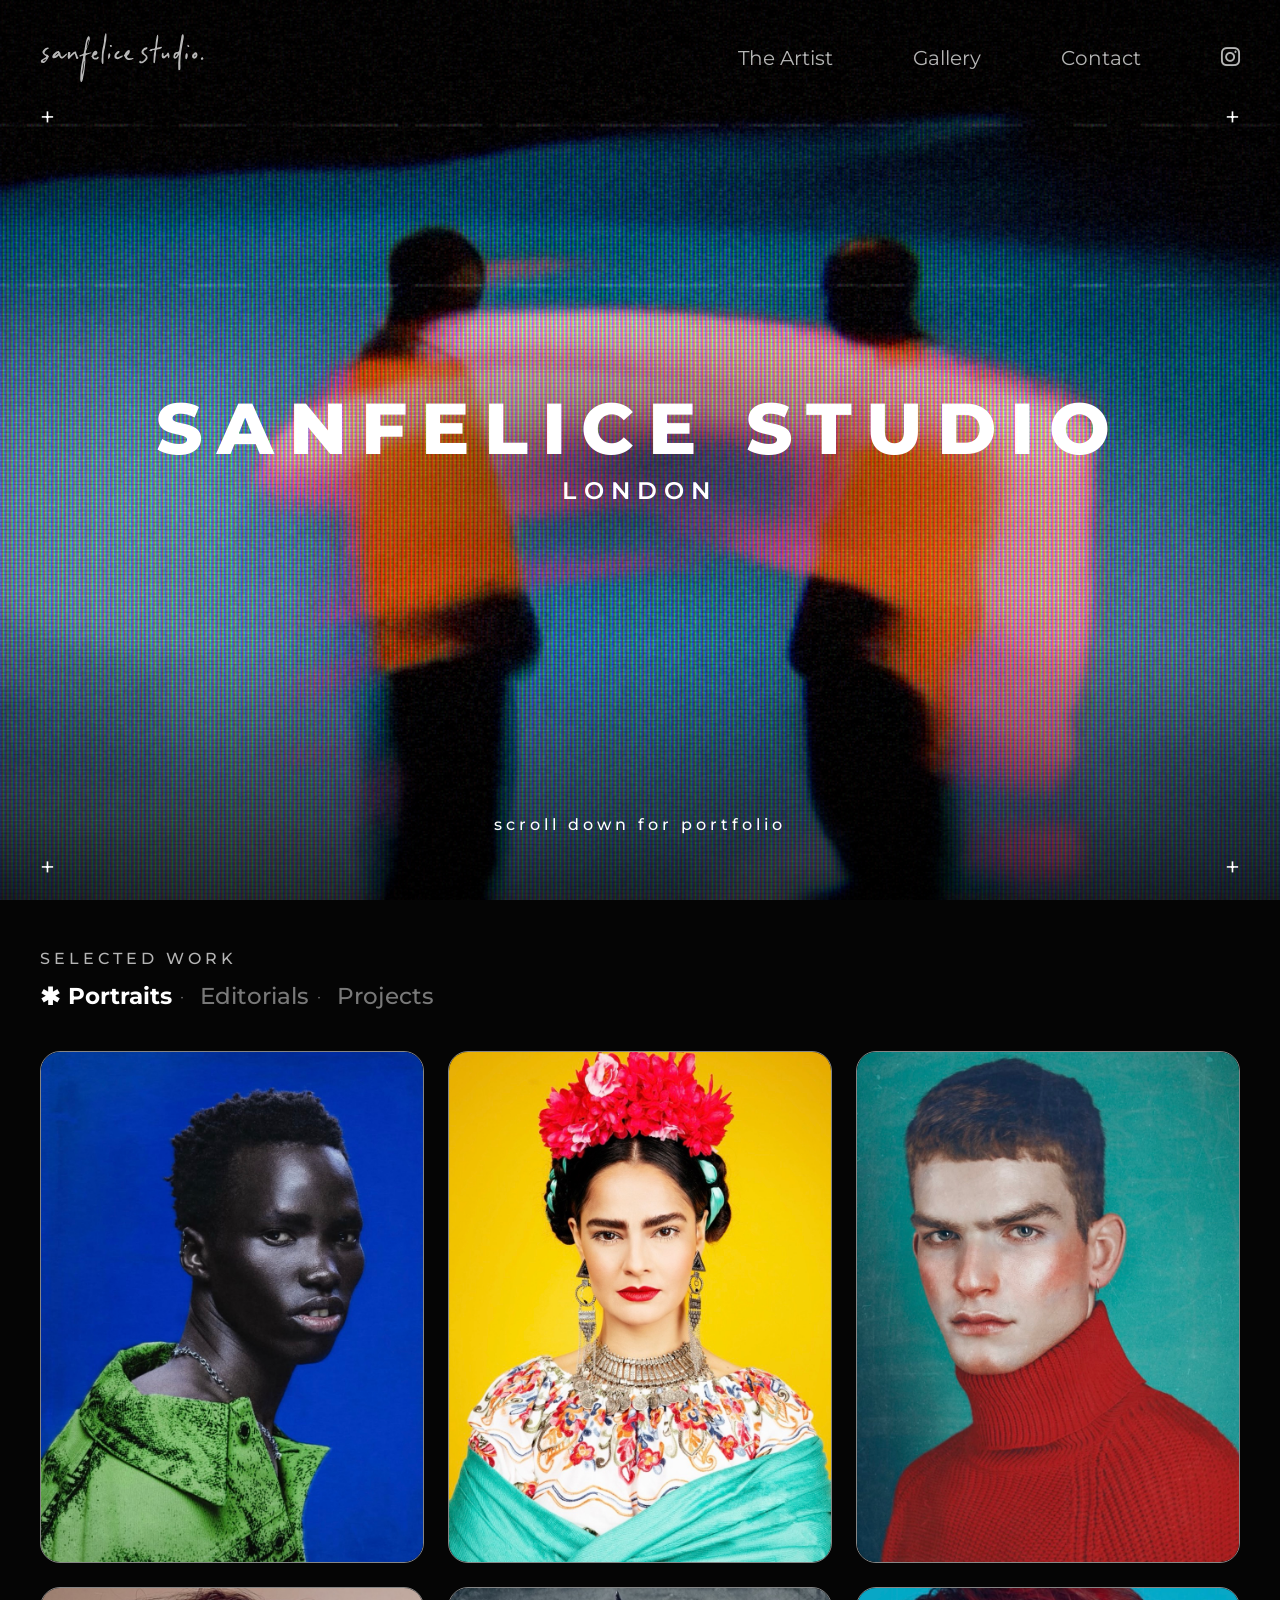
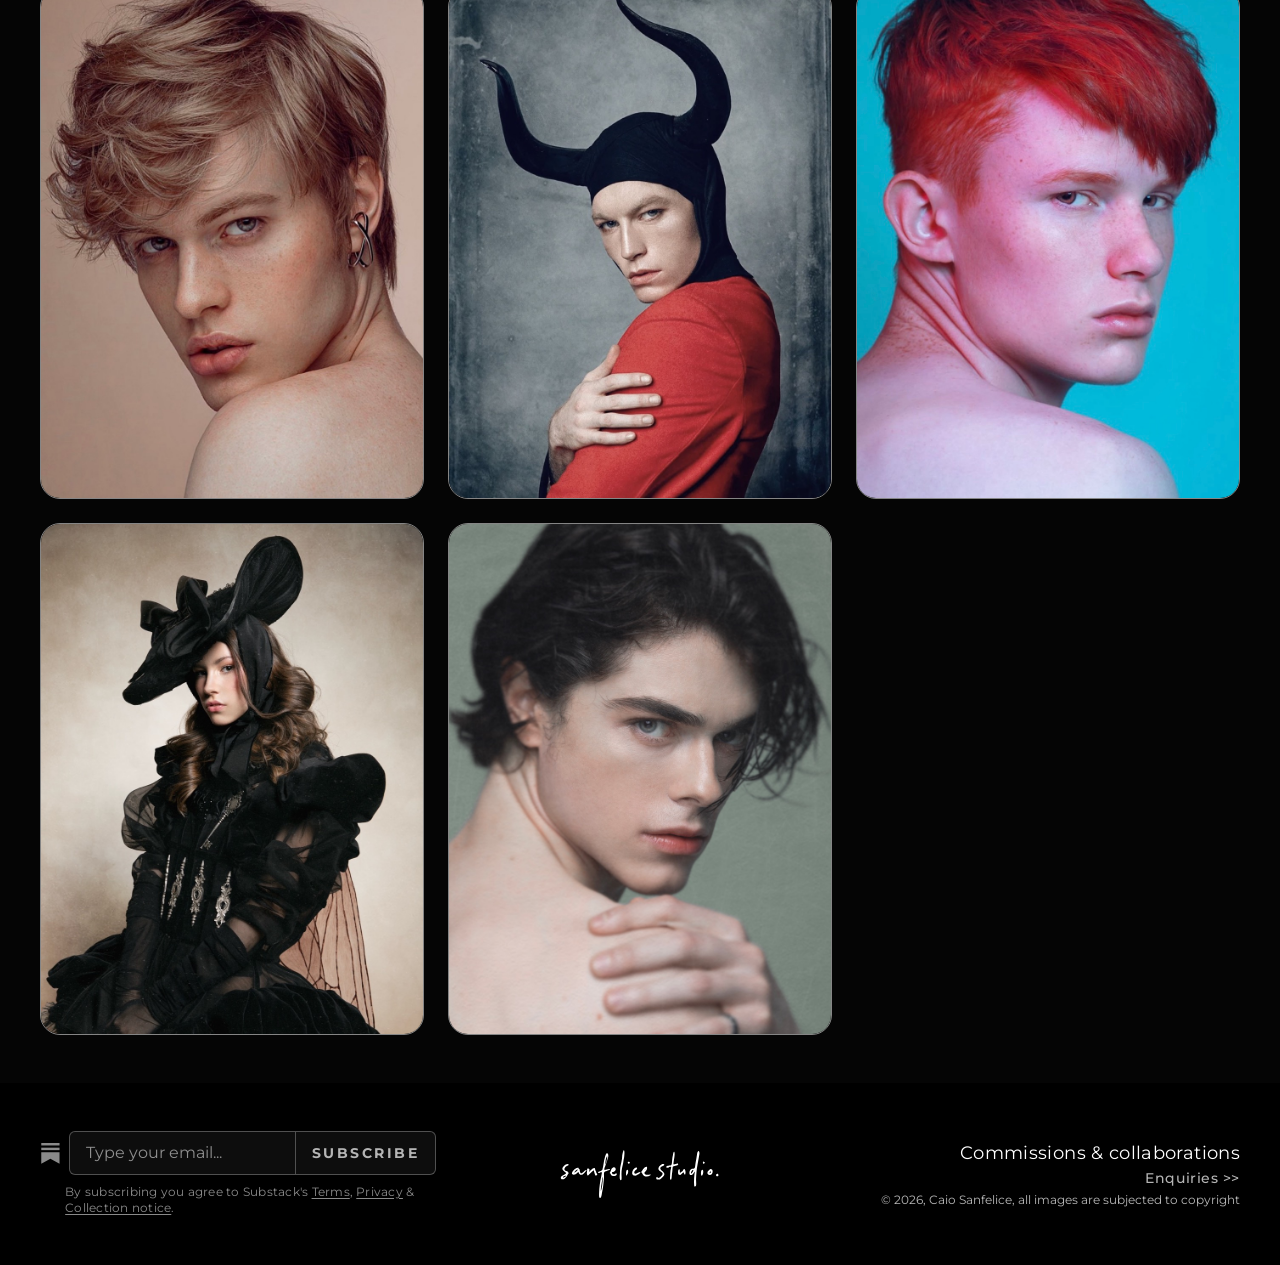
==== commit 1a3fca28: "feat: VHS glitch effect on Home and Contact, split-flap scroll hint - Home hero: the user's VHS + gl" ====
--- a/index.html
+++ b/index.html
@@ -34,18 +34,17 @@
   <!-- Hero -->
   <section class="hero position-relative" id="top" aria-labelledby="hero-title">
     <!-- background video (decorative): WebM first, MP4 for browsers without WebM.
-         No autoplay here: hero-fx.js starts it only when the user allows motion; the poster shows otherwise -->
-    <video class="hero__video position-absolute" muted loop playsinline preload="none" poster="assets/images/home-hero-poster.jpg" aria-hidden="true">
+         No autoplay here: the VHS effect script below starts it only when the user allows motion;
+         the poster shows otherwise -->
+    <video id="bg" class="hero__video position-absolute" muted loop playsinline preload="none" poster="assets/images/home-hero-poster.jpg" aria-hidden="true">
       <source src="assets/video/homebackground.webm" type="video/webm">
       <source src="assets/video/homebackground.mp4" type="video/mp4">
     </video>
-    <!-- analog noise + glitch effect drawn over the video (assets/js/hero-fx.js) -->
-    <canvas class="hero__fx position-absolute" aria-hidden="true"></canvas>
     <div class="hero__content position-relative">
       <h1 class="hero__title" id="hero-title">Sanfelice Studio</h1>
       <p class="hero__location">London</p>
     </div>
-    <a class="hero-scroll position-absolute" href="#work">Scroll down for portfolio</a>
+    <a class="hero-scroll position-absolute" href="#work" aria-label="Scroll down for portfolio"><span class="hero-scroll__text" aria-hidden="true"><span class="hero-scroll__flap" style="--i: 0">S</span><span class="hero-scroll__flap" style="--i: 1">c</span><span class="hero-scroll__flap" style="--i: 2">r</span><span class="hero-scroll__flap" style="--i: 3">o</span><span class="hero-scroll__flap" style="--i: 4">l</span><span class="hero-scroll__flap" style="--i: 5">l</span> <span class="hero-scroll__flap" style="--i: 6">d</span><span class="hero-scroll__flap" style="--i: 7">o</span><span class="hero-scroll__flap" style="--i: 8">w</span><span class="hero-scroll__flap" style="--i: 9">n</span> <span class="hero-scroll__flap" style="--i: 10">f</span><span class="hero-scroll__flap" style="--i: 11">o</span><span class="hero-scroll__flap" style="--i: 12">r</span> <span class="hero-scroll__flap" style="--i: 13">p</span><span class="hero-scroll__flap" style="--i: 14">o</span><span class="hero-scroll__flap" style="--i: 15">r</span><span class="hero-scroll__flap" style="--i: 16">t</span><span class="hero-scroll__flap" style="--i: 17">f</span><span class="hero-scroll__flap" style="--i: 18">o</span><span class="hero-scroll__flap" style="--i: 19">l</span><span class="hero-scroll__flap" style="--i: 20">i</span><span class="hero-scroll__flap" style="--i: 21">o</span></span></a>
     <span class="hero__plus hero__plus--top-left position-absolute" aria-hidden="true">+</span>
     <span class="hero__plus hero__plus--top-right position-absolute" aria-hidden="true">+</span>
     <span class="hero__plus hero__plus--left position-absolute" aria-hidden="true">+</span>
@@ -142,7 +141,15 @@
 <!-- Bootstrap 5.3.9 JS bundle: runs the Modal component used by the photo lightbox -->
 <script src="https://cdn.jsdelivr.net/npm/bootstrap@5.3.9/dist/js/bootstrap.bundle.min.js" integrity="sha384-WyOxWvTyr1QaMPfiPJSv76iReVthorl5uWlFtZPyK0IEB0hGzo9y5Bp9mYanr8Bu" crossorigin="anonymous"></script>
 <script src="assets/js/components.js"></script>
-<!-- Home hero: analog noise + glitch effect on the background video -->
-<script src="assets/js/hero-fx.js"></script>
+<!-- Home hero: VHS + glitch + analog noise effect (WebGL) on the background video -->
+<script src="assets/js/vhs-glitch-bg.js"></script>
+<script>
+  // Only when the user allows motion; with "reduce motion" on, the still poster stays
+  if (!window.matchMedia("(prefers-reduced-motion: reduce)").matches) {
+    const heroVideo = document.querySelector("#bg");
+    heroVideo.preload = "auto";
+    VhsGlitch(heroVideo);
+  }
+</script>
 </body>
 </html>
--- a/assets/css/style.css
+++ b/assets/css/style.css
@@ -260,6 +260,48 @@
   opacity: 0.72;
 }
 
+/* "Scroll down for portfolio" as a split-flap board (old airport / train station signs):
+   each letter flips once on its own, left to right like the board updating,
+   lands with a small mechanical "clack", then the line rests until the next round.
+   Every letter is a span with --i = its position; the delay is --i x 45ms. */
+.hero-scroll__text {
+  display: inline-block;
+  perspective: 25rem; /* depth for the letters' 3D flip */
+}
+
+.hero-scroll__flap {
+  display: inline-block;
+}
+
+@media (prefers-reduced-motion: no-preference) {
+  .hero-scroll__flap {
+    animation: hero-scroll-flap 6s infinite;
+    animation-delay: calc(1.5s + var(--i) * 45ms);
+  }
+}
+
+@keyframes hero-scroll-flap {
+  0% {
+    transform: rotateX(0deg);
+    animation-timing-function: cubic-bezier(0.5, 0, 0.75, 0); /* speeds up like a falling flap */
+  }
+
+  6% {
+    transform: rotateX(-360deg);
+    animation-timing-function: ease-out;
+  }
+
+  7% {
+    transform: rotateX(-372deg); /* small overshoot: the clack */
+    animation-timing-function: ease-in-out;
+  }
+
+  8.5%,
+  100% {
+    transform: rotateX(-360deg); /* one full turn = back to normal, rests for the rest of the cycle */
+  }
+}
+
 .hero__plus {
   /* position: absolute comes from Bootstrap's position-absolute class in the HTML */
   inset-block-end: 1.25rem;
@@ -790,15 +832,14 @@
   background: #0a0a0a;
 }
 
-.contact-page-main::before {
-  position: absolute;
+/* Contact background: noise texture <img> (position-absolute from Bootstrap in the HTML).
+   vhs-glitch-bg.js puts a canvas with the same class in its place, so the effect covers the page too */
+.contact-page-bg {
   z-index: -1;
   inset: 0;
-  content: "";
-  background-image: url("../images/contact-background.jpg"); /* noise texture, covers the page on every screen */
-  background-position: center;
-  background-size: cover;
-  background-repeat: no-repeat;
+  width: 100%;
+  height: 100%;
+  object-fit: cover;
   pointer-events: none;
 }
 
@@ -810,7 +851,7 @@
   padding: clamp(1.5rem, 4vw, 3.5rem);
   border: 1px solid rgba(255, 255, 255, 0.3);
   border-radius: 1.5rem;
-  background: rgba(8, 8, 8, 0.85); /* slight transparency over the background photo */
+  background: rgba(8, 8, 8, 0.55); /* slight transparency over the background photo */
   --contact-title-size: clamp(1.75rem, 3.5vw, 2.75rem);
 }
 
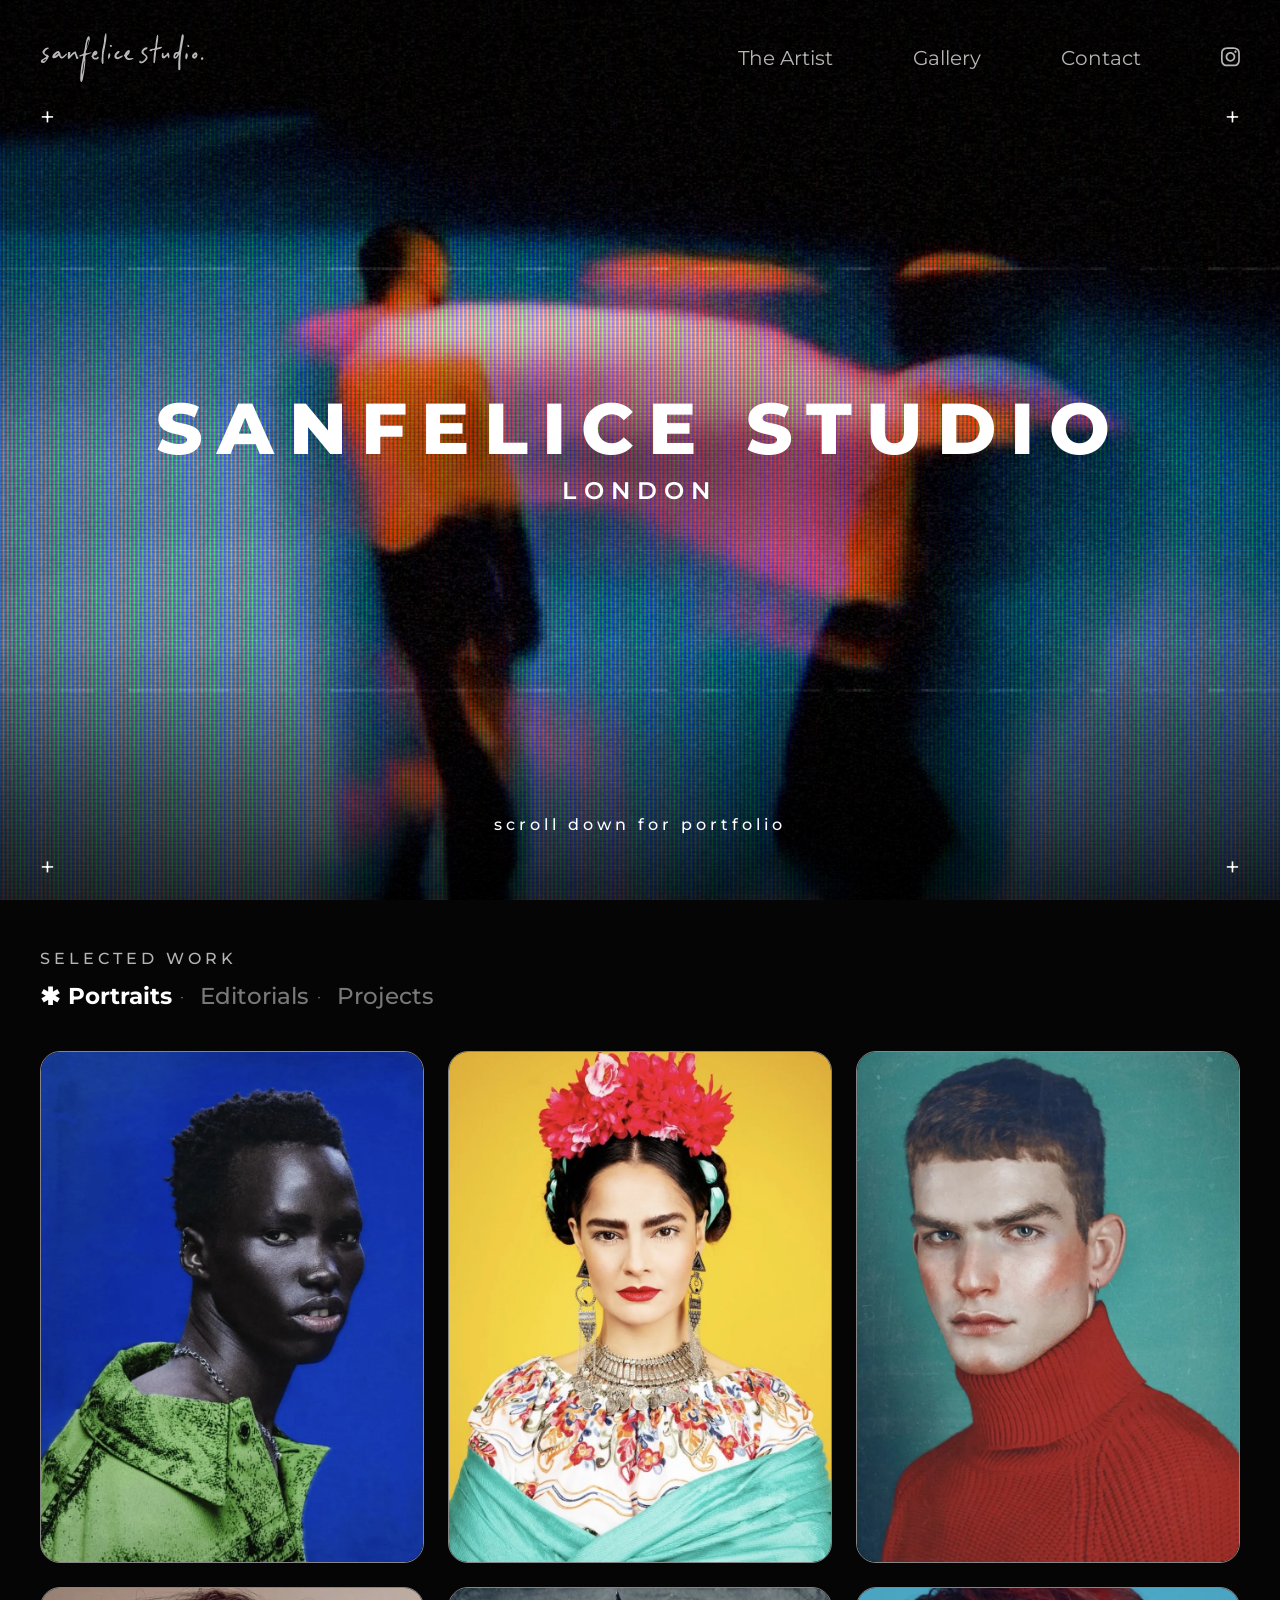
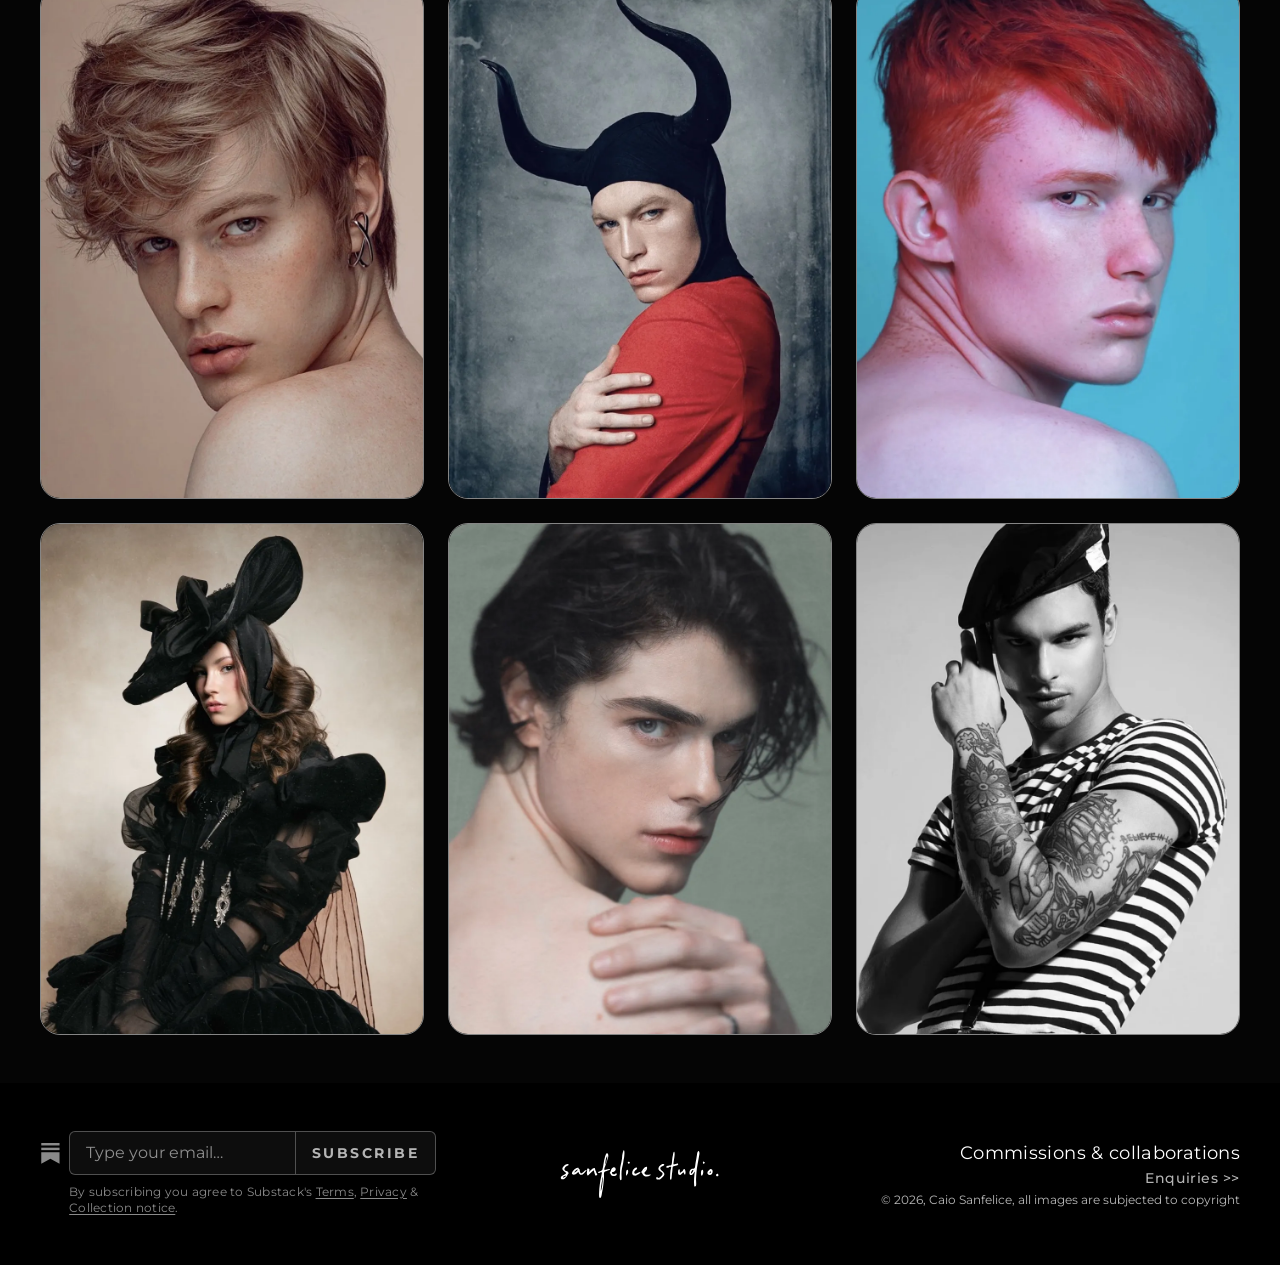
==== commit 32ef4816: "feat: WebP images, inline SVG icons, layout fixes across pages - Convert all photos to WebP and upda" ====
--- a/index.html
+++ b/index.html
@@ -3,6 +3,7 @@
 <head>
     <meta charset="UTF-8">
     <meta name="viewport" content="width=device-width, initial-scale=1.0">
+    <meta name="theme-color" content="#050505">
     <meta name="description" content="Sanfelice Studio — portrait and editorial photography by Caio Sanfelice, based in London.">
     <link rel="icon" type="image/svg+xml" href="assets/images/fav-icon.svg">
     <title>Sanfelice Studio</title>
@@ -10,13 +11,12 @@
 
     <!-- Bootstrap 5.3.9 CSS (grid, utility classes, modal). Loaded before style.css so our own CSS can override it -->
     <link href="https://cdn.jsdelivr.net/npm/bootstrap@5.3.9/dist/css/bootstrap.min.css" rel="stylesheet" integrity="sha384-yEPZ7jP9S0QKiUQ0m3jjsO4ProIW7wvR9gXkI7JOGa2XVsw53Yke2bsdkBbjmmiX" crossorigin="anonymous">
-    <link rel="stylesheet" href="https://cdnjs.cloudflare.com/ajax/libs/font-awesome/6.5.2/css/all.min.css" integrity="sha512-SnH5WK+bZxgPHs44uWIX+LLJAJ9/2PkPKZ5QiAj6Ta86w+fsb2TkcmfRyVX3pBnMFcV7oQPJkl9QevSCWr3W6A==" crossorigin="anonymous" referrerpolicy="no-referrer" />
 
 
     <!-- Font -->
-    <style>
-    @import url('https://fonts.googleapis.com/css2?family=Montserrat:ital,wght@0,400..800;1,400..800&display=swap');
-    </style>
+    <link rel="preconnect" href="https://fonts.googleapis.com">
+    <link rel="preconnect" href="https://fonts.gstatic.com" crossorigin>
+    <link rel="stylesheet" href="https://fonts.googleapis.com/css2?family=Montserrat:ital,wght@0,400..800;1,400..800&display=swap">
 
    <!-- CSS (after the bootstrap, library, fonts) -->
     <link rel="stylesheet" href="assets/css/style.css">
@@ -36,7 +36,7 @@
     <!-- background video (decorative): WebM first, MP4 for browsers without WebM.
          No autoplay here: the VHS effect script below starts it only when the user allows motion;
          the poster shows otherwise -->
-    <video id="bg" class="hero__video position-absolute" muted loop playsinline preload="none" poster="assets/images/home-hero-poster.jpg" aria-hidden="true">
+    <video id="bg" class="hero__video position-absolute" muted loop playsinline preload="none" poster="assets/images/home-hero-poster.webp" aria-hidden="true">
       <source src="assets/video/homebackground.webm" type="video/webm">
       <source src="assets/video/homebackground.mp4" type="video/mp4">
     </video>
@@ -77,55 +77,55 @@
     <div class="gallery-grid row row-cols-2 row-cols-md-3 g-3 g-lg-4">
       <div class="col">
         <figure class="gallery-card position-relative">
-          <img class="d-block w-100 h-100 object-fit-cover" src="assets/images/portrait-blue-green-jacket.jpg" alt="Portrait of a man with short hair looking over his shoulder, wearing a textured green jacket and a silver chain, against a cobalt blue backdrop" loading="lazy">
+          <img class="d-block w-100 h-100 object-fit-cover" src="assets/images/portrait-blue-green-jacket.webp" alt="Portrait of a man with short hair looking over his shoulder, wearing a textured green jacket and a silver chain, against a cobalt blue backdrop" loading="lazy">
           <figcaption class="gallery-card__label position-absolute">Portraits</figcaption>
         </figure>
       </div>
       <div class="col">
         <figure class="gallery-card position-relative">
-          <img class="d-block w-100 h-100 object-fit-cover" src="assets/images/portrait-frida-inspired.jpg" alt="Frida Kahlo-inspired portrait of a woman with red flowers in her braided hair, silver earrings and necklace, an embroidered blouse and a turquoise shawl, against a yellow backdrop" loading="lazy">
+          <img class="d-block w-100 h-100 object-fit-cover" src="assets/images/portrait-frida-inspired.webp" alt="Frida Kahlo-inspired portrait of a woman with red flowers in her braided hair, silver earrings and necklace, an embroidered blouse and a turquoise shawl, against a yellow backdrop" loading="lazy">
           <figcaption class="gallery-card__label position-absolute">Portraits</figcaption>
         </figure>
       </div>
       <div class="col">
         <figure class="gallery-card position-relative">
-          <img class="d-block w-100 h-100 object-fit-cover" src="assets/images/portrait-red-turtleneck.jpg" alt="Portrait of a young man with short auburn hair and flushed cheeks, wearing a chunky red turtleneck, against a weathered teal backdrop" loading="lazy">
+          <img class="d-block w-100 h-100 object-fit-cover" src="assets/images/portrait-red-turtleneck.webp" alt="Portrait of a young man with short auburn hair and flushed cheeks, wearing a chunky red turtleneck, against a weathered teal backdrop" loading="lazy">
           <figcaption class="gallery-card__label position-absolute">Portraits</figcaption>
         </figure>
       </div>
       <div class="col">
         <figure class="gallery-card position-relative">
-          <img class="d-block w-100 h-100 object-fit-cover" src="assets/images/portrait-blond-earcuff.jpg" alt="Close-up portrait of a young man with tousled blond hair and freckles looking back over his bare shoulder, wearing a silver ear cuff, against a soft beige backdrop" loading="lazy">
+          <img class="d-block w-100 h-100 object-fit-cover" src="assets/images/portrait-blond-earcuff.webp" alt="Close-up portrait of a young man with tousled blond hair and freckles looking back over his bare shoulder, wearing a silver ear cuff, against a soft beige backdrop" loading="lazy">
           <figcaption class="gallery-card__label position-absolute">Portraits</figcaption>
         </figure>
       </div>
       <div class="col">
         <figure class="gallery-card position-relative">
-          <img class="d-block w-100 h-100 object-fit-cover" src="assets/images/portrait-horns-red.jpg" alt="Portrait of a man in a black hood with tall curved horns and a red jacket, hugging his arm and looking back over his shoulder, against a weathered grey backdrop" loading="lazy">
+          <img class="d-block w-100 h-100 object-fit-cover" src="assets/images/portrait-horns-red.webp" alt="Portrait of a man in a black hood with tall curved horns and a red jacket, hugging his arm and looking back over his shoulder, against a weathered grey backdrop" loading="lazy">
           <figcaption class="gallery-card__label position-absolute">Portraits</figcaption>
         </figure>
       </div>
       <div class="col">
         <figure class="gallery-card position-relative">
-          <img class="d-block w-100 h-100 object-fit-cover" src="assets/images/portrait-red-hair-blue.jpg" alt="Portrait of a freckled young man with bright red hair looking back over his bare shoulder, against a turquoise blue backdrop" loading="lazy">
+          <img class="d-block w-100 h-100 object-fit-cover" src="assets/images/portrait-red-hair-blue.webp" alt="Portrait of a freckled young man with bright red hair looking back over his bare shoulder, against a turquoise blue backdrop" loading="lazy">
           <figcaption class="gallery-card__label position-absolute">Portraits</figcaption>
         </figure>
       </div>
       <div class="col">
         <figure class="gallery-card position-relative">
-          <img class="d-block w-100 h-100 object-fit-cover" src="assets/images/portrait-gothic-bonnet.jpg" alt="Portrait of a woman with long wavy brown hair in a black velvet costume with a sculptural bonnet, sheer sleeves, silver ornaments and insect-like wings, against a mottled cream backdrop" loading="lazy">
+          <img class="d-block w-100 h-100 object-fit-cover" src="assets/images/portrait-gothic-bonnet.webp" alt="Portrait of a woman with long wavy brown hair in a black velvet costume with a sculptural bonnet, sheer sleeves, silver ornaments and insect-like wings, against a mottled cream backdrop" loading="lazy">
           <figcaption class="gallery-card__label position-absolute">Portraits</figcaption>
         </figure>
       </div>
       <div class="col">
         <figure class="gallery-card position-relative">
-          <img class="d-block w-100 h-100 object-fit-cover" src="assets/images/portrait-dark-hair-sage.jpg" alt="Close-up portrait of a young man with tousled dark hair and pale blue eyes looking over his bare shoulder, a hand resting on it, against a sage green backdrop" loading="lazy">
+          <img class="d-block w-100 h-100 object-fit-cover" src="assets/images/portrait-dark-hair-sage.webp" alt="Close-up portrait of a young man with tousled dark hair and pale blue eyes looking over his bare shoulder, a hand resting on it, against a sage green backdrop" loading="lazy">
           <figcaption class="gallery-card__label position-absolute">Portraits</figcaption>
         </figure>
       </div>
       <div class="col">
         <figure class="gallery-card position-relative">
-          <img class="d-block w-100 h-100 object-fit-cover" src="assets/images/portrait-striped-beret.jpg" alt="Black-and-white portrait of a tattooed man in a striped T-shirt and braces, touching the brim of a dark beret" loading="lazy">
+          <img class="d-block w-100 h-100 object-fit-cover" src="assets/images/portrait-striped-beret.webp" alt="Black-and-white portrait of a tattooed man in a striped T-shirt and braces, touching the brim of a dark beret" loading="lazy">
           <figcaption class="gallery-card__label position-absolute">Portraits</figcaption>
         </figure>
       </div>
--- a/assets/css/style.css
+++ b/assets/css/style.css
@@ -53,6 +53,23 @@
 }
 
 /* Base */
+/* dark site: native scrollbars, form controls and autofill follow the dark theme */
+html {
+  color-scheme: dark;
+}
+
+/* Inline SVG icons (paths from Font Awesome Free 6.5.2, CC BY 4.0):
+   sized like the old icon font, 1em tall and the colour of the text */
+.icon {
+  display: inline-block;
+  width: auto;
+  height: 1em;
+  flex-shrink: 0;
+  overflow: visible;
+  fill: currentColor;
+  vertical-align: -0.125em;
+}
+
 body {
   margin: 0;
   background: var(--bg);
@@ -99,6 +116,14 @@
   gap: 5rem;
 }
 
+/* tablets: tighter links. Must stay before the smaller phone breakpoints below,
+   otherwise (same specificity, later in the file) it would override them */
+@media (max-width: 56rem) {
+  .site-nav .nav-links {
+    gap: clamp(0.85rem, 4vw, 2.5rem);
+  }
+}
+
 .site-nav a {
   color: var(--nav-muted);
   font-size: var(--nav-fs);
@@ -163,7 +188,7 @@
   opacity: 1;
 }
 
-.site-nav .fa-instagram {
+.site-nav__instagram-icon {
   font-size: 1.35rem;
 }
 
@@ -175,7 +200,7 @@
   place-items: center;
   isolation: isolate; /* keeps the video behind the overlay and the text */
   padding: 6rem 1rem;
-  background: #000 url("../images/home-hero-poster.jpg") center / cover no-repeat;
+  background: #000 url("../images/home-hero-poster.webp") center / cover no-repeat;
   text-align: center;
 }
 
@@ -188,22 +213,6 @@
   height: 100%;
   object-fit: cover;
   pointer-events: none;
-}
-
-/* WebGL analog effect over the video; fades in once its first frame is drawn */
-.hero__fx {
-  /* position: absolute comes from Bootstrap's position-absolute class in the HTML */
-  inset: 0;
-  z-index: -1;
-  width: 100%;
-  height: 100%;
-  opacity: 0;
-  transition: opacity 0.6s ease;
-  pointer-events: none;
-}
-
-.hero--fx .hero__fx {
-  opacity: 1;
 }
 
 .hero::before {
@@ -561,12 +570,14 @@
    (site-container > row / col-* / order-* / align-items-center in footer.html) */
 
 .footer-substack {
+  --substack-logo: 1.3rem; /* icon size; the legal line is indented by it */
+  --substack-gap: 0.525rem;
   display: flex;
   width: 84%;
   min-width: min(100%, 21.3rem);
   flex-direction: column;
   align-items: center;
-  gap: 0.525rem;
+  gap: var(--substack-gap);
   color: #fff;
 }
 
@@ -574,13 +585,13 @@
   display: flex;
   min-width: 0;
   align-items: center;
-  gap: 0.525rem;
+  gap: var(--substack-gap);
   width: 100%;
 }
 
 .footer-substack__logo {
-  flex: 0 0 1.3rem;
-  height: 1.3rem;
+  flex: 0 0 var(--substack-logo);
+  height: var(--substack-logo);
 }
 
 .footer-substack__logo path {
@@ -687,7 +698,7 @@
   letter-spacing: 0.02em;
   line-height: 1.4;
   text-align: left;
-  padding-inline-start: calc(1.05rem + 0.525rem); /* lines up with the email input (logo + gap) */
+  padding-inline-start: calc(var(--substack-logo) + var(--substack-gap)); /* lines up with the email input (logo + gap) */
   box-sizing: border-box;
 }
 
@@ -902,7 +913,7 @@
   transition: color 0.2s ease;
 }
 
-.contact-details__link i {
+.contact-details__link .icon {
   font-size: 1.1rem;
 }
 
@@ -1560,12 +1571,6 @@
   }
 }
 
-@media (max-width: 56rem) {
-  .site-nav .nav-links {
-    gap: clamp(0.85rem, 4vw, 2.5rem);
-  }
-}
-
 /* Footer below Bootstrap's lg (992px): one centred column.
    Column widths and the order of logo / contact / newsletter come from col-12 and order-* in footer.html */
 @media (max-width: 991.98px) {
@@ -1574,9 +1579,8 @@
     margin-inline: auto;
   }
 
-  .footer-substack__logo {
-    flex-basis: 1.05rem;
-    height: 1.05rem;
+  .footer-substack {
+    --substack-logo: 1.05rem;
   }
 
   .footer-brand {
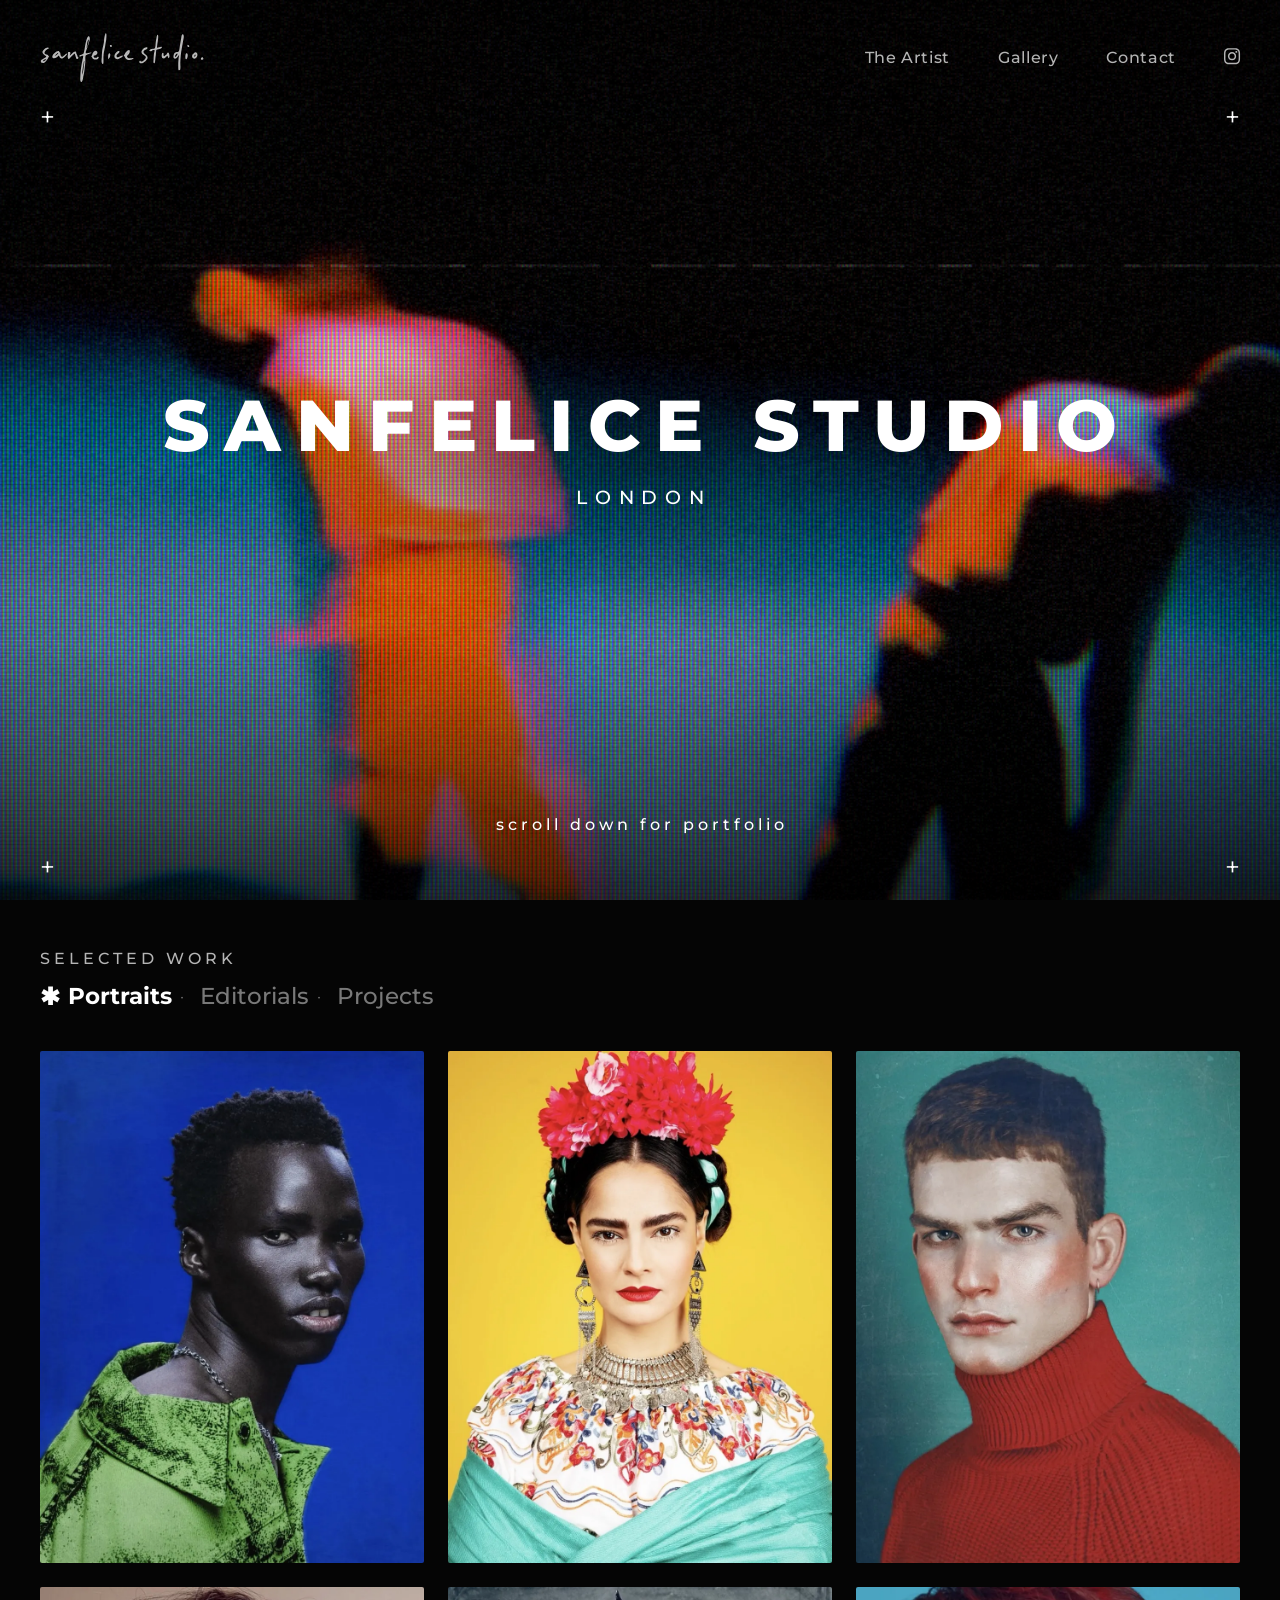
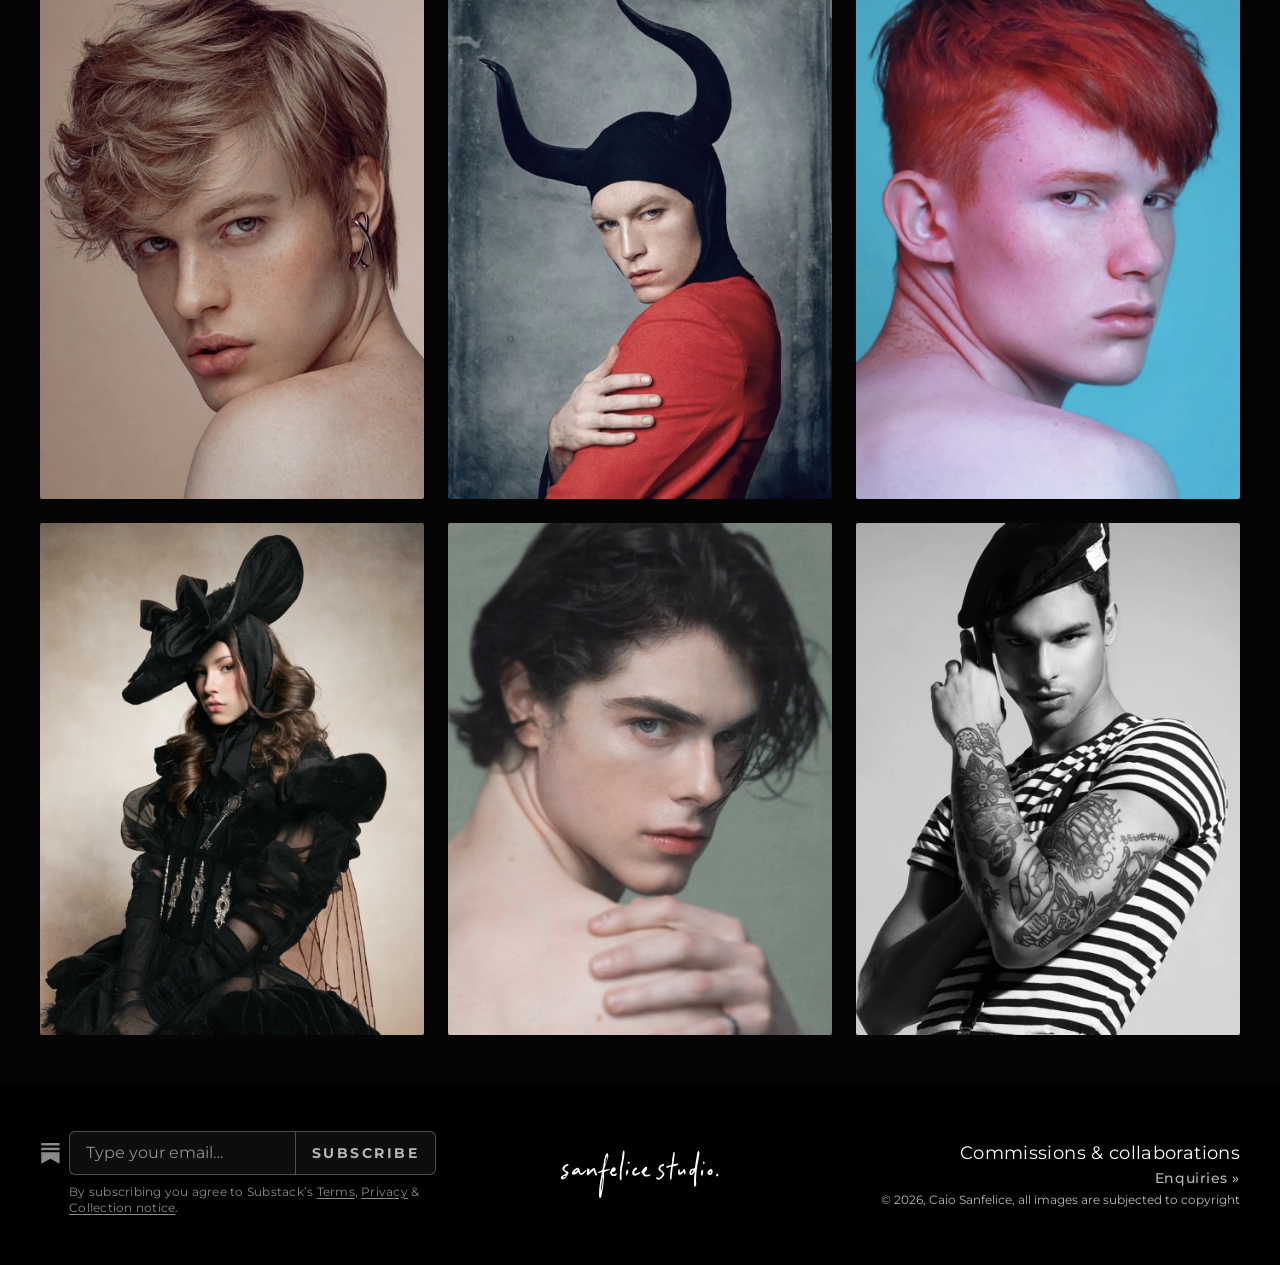
==== commit 2083a02e: "fix: web interface guideline review (accessibility, images, copy) - Skip link on every page (Bootstr" ====
--- a/index.html
+++ b/index.html
@@ -25,12 +25,14 @@
 
 
 <body>
+<!-- Skip link: hidden until focused with Tab (Bootstrap visually-hidden-focusable) -->
+<a class="skip-link visually-hidden-focusable" href="#main">Skip to content</a>
 
 <!-- ===== Header / main navigation (components/navbar.html) ===== -->
 <div id="site-navbar"></div>
 
 <!-- ===== Main content ===== -->
-<main>
+<main id="main">
   <!-- Hero -->
   <section class="hero position-relative" id="top" aria-labelledby="hero-title">
     <!-- background video (decorative): WebM first, MP4 for browsers without WebM.
@@ -41,7 +43,7 @@
       <source src="assets/video/homebackground.mp4" type="video/mp4">
     </video>
     <div class="hero__content position-relative">
-      <h1 class="hero__title" id="hero-title">Sanfelice Studio</h1>
+      <h1 class="hero__title" id="hero-title" translate="no">Sanfelice Studio</h1>
       <p class="hero__location">London</p>
     </div>
     <a class="hero-scroll position-absolute" href="#work" aria-label="Scroll down for portfolio"><span class="hero-scroll__text" aria-hidden="true"><span class="hero-scroll__flap" style="--i: 0">S</span><span class="hero-scroll__flap" style="--i: 1">c</span><span class="hero-scroll__flap" style="--i: 2">r</span><span class="hero-scroll__flap" style="--i: 3">o</span><span class="hero-scroll__flap" style="--i: 4">l</span><span class="hero-scroll__flap" style="--i: 5">l</span> <span class="hero-scroll__flap" style="--i: 6">d</span><span class="hero-scroll__flap" style="--i: 7">o</span><span class="hero-scroll__flap" style="--i: 8">w</span><span class="hero-scroll__flap" style="--i: 9">n</span> <span class="hero-scroll__flap" style="--i: 10">f</span><span class="hero-scroll__flap" style="--i: 11">o</span><span class="hero-scroll__flap" style="--i: 12">r</span> <span class="hero-scroll__flap" style="--i: 13">p</span><span class="hero-scroll__flap" style="--i: 14">o</span><span class="hero-scroll__flap" style="--i: 15">r</span><span class="hero-scroll__flap" style="--i: 16">t</span><span class="hero-scroll__flap" style="--i: 17">f</span><span class="hero-scroll__flap" style="--i: 18">o</span><span class="hero-scroll__flap" style="--i: 19">l</span><span class="hero-scroll__flap" style="--i: 20">i</span><span class="hero-scroll__flap" style="--i: 21">o</span></span></a>
@@ -53,7 +55,7 @@
 
   <!-- Gallery -->
   <section class="section gallery-section" id="work" aria-labelledby="selected-work-title">
-    <h2 class="gallery-title" id="selected-work-title">Selected work</h2>
+    <h2 class="gallery-title" id="selected-work-title">Selected Work</h2>
     <nav class="gallery-categories" aria-label="Gallery categories">
       <ul class="gallery-category-list">
         <li class="gallery-category-item">
@@ -77,55 +79,73 @@
     <div class="gallery-grid row row-cols-2 row-cols-md-3 g-3 g-lg-4">
       <div class="col">
         <figure class="gallery-card position-relative">
-          <img class="d-block w-100 h-100 object-fit-cover" src="assets/images/portrait-blue-green-jacket.webp" alt="Portrait of a man with short hair looking over his shoulder, wearing a textured green jacket and a silver chain, against a cobalt blue backdrop" loading="lazy">
+          <button class="gallery-card__button" type="button" aria-haspopup="dialog">
+            <img width="900" height="1200" class="d-block w-100 h-100 object-fit-cover" src="assets/images/portrait-blue-green-jacket.webp" alt="Portrait of a man with short hair looking over his shoulder, wearing a textured green jacket and a silver chain, against a cobalt blue backdrop" loading="lazy">
+          </button>
           <figcaption class="gallery-card__label position-absolute">Portraits</figcaption>
         </figure>
       </div>
       <div class="col">
         <figure class="gallery-card position-relative">
-          <img class="d-block w-100 h-100 object-fit-cover" src="assets/images/portrait-frida-inspired.webp" alt="Frida Kahlo-inspired portrait of a woman with red flowers in her braided hair, silver earrings and necklace, an embroidered blouse and a turquoise shawl, against a yellow backdrop" loading="lazy">
+          <button class="gallery-card__button" type="button" aria-haspopup="dialog">
+            <img width="900" height="1200" class="d-block w-100 h-100 object-fit-cover" src="assets/images/portrait-frida-inspired.webp" alt="Frida Kahlo-inspired portrait of a woman with red flowers in her braided hair, silver earrings and necklace, an embroidered blouse and a turquoise shawl, against a yellow backdrop" loading="lazy">
+          </button>
           <figcaption class="gallery-card__label position-absolute">Portraits</figcaption>
         </figure>
       </div>
       <div class="col">
         <figure class="gallery-card position-relative">
-          <img class="d-block w-100 h-100 object-fit-cover" src="assets/images/portrait-red-turtleneck.webp" alt="Portrait of a young man with short auburn hair and flushed cheeks, wearing a chunky red turtleneck, against a weathered teal backdrop" loading="lazy">
+          <button class="gallery-card__button" type="button" aria-haspopup="dialog">
+            <img width="899" height="1200" class="d-block w-100 h-100 object-fit-cover" src="assets/images/portrait-red-turtleneck.webp" alt="Portrait of a young man with short auburn hair and flushed cheeks, wearing a chunky red turtleneck, against a weathered teal backdrop" loading="lazy">
+          </button>
           <figcaption class="gallery-card__label position-absolute">Portraits</figcaption>
         </figure>
       </div>
       <div class="col">
         <figure class="gallery-card position-relative">
-          <img class="d-block w-100 h-100 object-fit-cover" src="assets/images/portrait-blond-earcuff.webp" alt="Close-up portrait of a young man with tousled blond hair and freckles looking back over his bare shoulder, wearing a silver ear cuff, against a soft beige backdrop" loading="lazy">
+          <button class="gallery-card__button" type="button" aria-haspopup="dialog">
+            <img width="900" height="1200" class="d-block w-100 h-100 object-fit-cover" src="assets/images/portrait-blond-earcuff.webp" alt="Close-up portrait of a young man with tousled blond hair and freckles looking back over his bare shoulder, wearing a silver ear cuff, against a soft beige backdrop" loading="lazy">
+          </button>
           <figcaption class="gallery-card__label position-absolute">Portraits</figcaption>
         </figure>
       </div>
       <div class="col">
         <figure class="gallery-card position-relative">
-          <img class="d-block w-100 h-100 object-fit-cover" src="assets/images/portrait-horns-red.webp" alt="Portrait of a man in a black hood with tall curved horns and a red jacket, hugging his arm and looking back over his shoulder, against a weathered grey backdrop" loading="lazy">
+          <button class="gallery-card__button" type="button" aria-haspopup="dialog">
+            <img width="900" height="1200" class="d-block w-100 h-100 object-fit-cover" src="assets/images/portrait-horns-red.webp" alt="Portrait of a man in a black hood with tall curved horns and a red jacket, hugging his arm and looking back over his shoulder, against a weathered grey backdrop" loading="lazy">
+          </button>
           <figcaption class="gallery-card__label position-absolute">Portraits</figcaption>
         </figure>
       </div>
       <div class="col">
         <figure class="gallery-card position-relative">
-          <img class="d-block w-100 h-100 object-fit-cover" src="assets/images/portrait-red-hair-blue.webp" alt="Portrait of a freckled young man with bright red hair looking back over his bare shoulder, against a turquoise blue backdrop" loading="lazy">
+          <button class="gallery-card__button" type="button" aria-haspopup="dialog">
+            <img width="900" height="1200" class="d-block w-100 h-100 object-fit-cover" src="assets/images/portrait-red-hair-blue.webp" alt="Portrait of a freckled young man with bright red hair looking back over his bare shoulder, against a turquoise blue backdrop" loading="lazy">
+          </button>
           <figcaption class="gallery-card__label position-absolute">Portraits</figcaption>
         </figure>
       </div>
       <div class="col">
         <figure class="gallery-card position-relative">
-          <img class="d-block w-100 h-100 object-fit-cover" src="assets/images/portrait-gothic-bonnet.webp" alt="Portrait of a woman with long wavy brown hair in a black velvet costume with a sculptural bonnet, sheer sleeves, silver ornaments and insect-like wings, against a mottled cream backdrop" loading="lazy">
+          <button class="gallery-card__button" type="button" aria-haspopup="dialog">
+            <img width="899" height="1200" class="d-block w-100 h-100 object-fit-cover" src="assets/images/portrait-gothic-bonnet.webp" alt="Portrait of a woman with long wavy brown hair in a black velvet costume with a sculptural bonnet, sheer sleeves, silver ornaments and insect-like wings, against a mottled cream backdrop" loading="lazy">
+          </button>
           <figcaption class="gallery-card__label position-absolute">Portraits</figcaption>
         </figure>
       </div>
       <div class="col">
         <figure class="gallery-card position-relative">
-          <img class="d-block w-100 h-100 object-fit-cover" src="assets/images/portrait-dark-hair-sage.webp" alt="Close-up portrait of a young man with tousled dark hair and pale blue eyes looking over his bare shoulder, a hand resting on it, against a sage green backdrop" loading="lazy">
+          <button class="gallery-card__button" type="button" aria-haspopup="dialog">
+            <img width="900" height="1200" class="d-block w-100 h-100 object-fit-cover" src="assets/images/portrait-dark-hair-sage.webp" alt="Close-up portrait of a young man with tousled dark hair and pale blue eyes looking over his bare shoulder, a hand resting on it, against a sage green backdrop" loading="lazy">
+          </button>
           <figcaption class="gallery-card__label position-absolute">Portraits</figcaption>
         </figure>
       </div>
       <div class="col">
         <figure class="gallery-card position-relative">
-          <img class="d-block w-100 h-100 object-fit-cover" src="assets/images/portrait-striped-beret.webp" alt="Black-and-white portrait of a tattooed man in a striped T-shirt and braces, touching the brim of a dark beret" loading="lazy">
+          <button class="gallery-card__button" type="button" aria-haspopup="dialog">
+            <img width="900" height="1200" class="d-block w-100 h-100 object-fit-cover" src="assets/images/portrait-striped-beret.webp" alt="Black-and-white portrait of a tattooed man in a striped T-shirt and braces, touching the brim of a dark beret" loading="lazy">
+          </button>
           <figcaption class="gallery-card__label position-absolute">Portraits</figcaption>
         </figure>
       </div>
--- a/assets/css/style.css
+++ b/assets/css/style.css
@@ -24,7 +24,7 @@
   --ls-label: 0.32em;
   --ls-title: 0.06em;
 
-  --nav-fs: clamp(1.0625rem, 1.6vw, 1.25rem); /* 17px -> 20px */
+  --nav-fs: clamp(1rem, 1.25vw, 1.125rem); /* 16px -> 18px */
   --nav-muted: #b5b5b5; /* ~10:1 on the dark hero, passes AA */
   --nav-active: #ffffff;
 }
@@ -77,12 +77,36 @@
   font-family: "Montserrat", Arial, sans-serif;
 }
 
+/* Skip link (Bootstrap visually-hidden-focusable): appears top-left when focused with Tab */
+.skip-link:focus {
+  position: fixed;
+  top: 0.75rem;
+  left: 0.75rem;
+  z-index: 1040; /* above the fixed navbar (1030) */
+  padding: 0.6rem 1rem;
+  border-radius: 0.4rem;
+  background: var(--white);
+  color: #000;
+  font-weight: 600;
+  text-decoration: none;
+}
+
+/* Taps on links and buttons react at once (no double-tap zoom delay on phones) */
+a,
+button,
+input,
+textarea,
+summary {
+  touch-action: manipulation;
+}
+
 /* Header and navigation
    Position comes from Bootstrap's fixed-top (position: fixed; top: 0; z-index: 1030).
    At the top of the page it is transparent over the hero; once the page scrolls,
    components.js adds .is-scrolled and it gets a dark background and less padding. */
 .header {
   padding-block: clamp(1rem, 4vw, 2rem); /* sides come from .site-container */
+  padding-inline: env(safe-area-inset-left) env(safe-area-inset-right); /* clear the iPhone notch in landscape */
   background: transparent;
   transition: background-color 0.3s ease, padding 0.3s ease, box-shadow 0.3s ease;
 }
@@ -113,7 +137,7 @@
 }
 
 .site-nav .nav-links {
-  gap: 5rem;
+  gap: 3rem;
 }
 
 /* tablets: tighter links. Must stay before the smaller phone breakpoints below,
@@ -127,6 +151,8 @@
 .site-nav a {
   color: var(--nav-muted);
   font-size: var(--nav-fs);
+  font-weight: 500;
+  letter-spacing: 0.04em;
   text-decoration: none;
   white-space: nowrap;
   transition: color 0.2s ease, opacity 0.2s ease;
@@ -162,20 +188,12 @@
   color: var(--nav-active);
 }
 
-/* active page: bold, 30% larger, thin underline */
+/* active page: white + thin underline only. Same size and weight as the other links,
+   so the menu doesn't change width or jump from page to page */
 .site-nav .nav-links a[aria-current] {
-  font-size: calc(var(--nav-fs) * 1.3);
-  font-weight: 700;
   text-decoration: underline;
   text-decoration-thickness: 1px;
-  text-underline-offset: 0.45em;
-}
-
-/* phones: smaller bump so logo, links and Instagram fit on one row */
-@media (max-width: 40rem) {
-  .site-nav .nav-links a[aria-current] {
-    font-size: calc(var(--nav-fs) * 1.1);
-  }
+  text-underline-offset: 0.5em;
 }
 
 .site-nav a:focus-visible {
@@ -189,7 +207,7 @@
 }
 
 .site-nav__instagram-icon {
-  font-size: 1.35rem;
+  font-size: 1.15em; /* follows the nav text size, a touch larger for optical balance */
 }
 
 /* Home hero */
@@ -231,21 +249,28 @@
   max-width: 100%;
 }
 
+/* Wide letter-spacing also adds space after the last letter, which pushes centred text
+   to the left. padding-inline-start with the same value puts it back on the optical centre. */
 .hero__title {
+  --track: clamp(0.08em, 1.2vw, 0.2em);
   margin: 0;
+  padding-inline-start: var(--track);
   font-size: var(--fs-display);
   font-weight: 800;
-  letter-spacing: clamp(0.08em, 1.2vw, 0.2em);
+  letter-spacing: var(--track);
   line-height: 1.05;
   text-transform: uppercase;
   text-wrap: balance;
 }
 
+/* subtitle: small and airy so it supports the title instead of competing with it */
 .hero__location {
-  margin: 0.45rem 0 0;
-  font-size: clamp(1rem, 2.2vw, 1.5rem); /* 16px -> 24px */
-  font-weight: 600;
-  letter-spacing: 0.3em;
+  --track: 0.4em;
+  margin: clamp(0.75rem, 1.5vw, 1.25rem) 0 0;
+  padding-inline-start: var(--track);
+  font-size: clamp(1rem, 1.5vw, 1.25rem); /* 16px -> 20px */
+  font-weight: 500;
+  letter-spacing: var(--track);
   text-transform: uppercase;
 }
 
@@ -259,6 +284,7 @@
   font-weight: 500;
   font-size: clamp(0.75rem, 1.4vw, 1rem); /* 12px -> 16px */
   letter-spacing: 0.25em;
+  padding-inline-start: 0.25em; /* optical centring, see .hero__title */
   text-decoration: none;
   text-transform: lowercase;
   white-space: nowrap;
@@ -447,32 +473,51 @@
 /* Gallery photo card. Layout comes from Bootstrap: the grid (row / row-cols-* / g-* / col)
    in the HTML, position-relative on the card, and d-block w-100 h-100 object-fit-cover on the photo.
    Only the look is defined here. */
+/* The photo is the frame: no border, almost square corners */
 .gallery-card {
   aspect-ratio: 3 / 4;
   margin: 0;
-  border: 1px solid #858585;
-  border-radius: 1.25rem;
+  border-radius: 2px;
   overflow: hidden;
-  transition: border-color 0.25s ease;
-}
-
-.gallery-card:hover { border-color: var(--white); }
-
-/* Gallery cards open the photo lightbox */
-.gallery-card[role="button"] {
+  background: #111; /* placeholder tone while the photo loads */
+}
+
+/* hover: a slow, slight zoom into the photo (motion allowed only) */
+@media (prefers-reduced-motion: no-preference) {
+  .gallery-card img {
+    transition: transform 0.6s cubic-bezier(0.2, 0, 0, 1);
+  }
+
+  .gallery-card:hover img {
+    transform: scale(1.03);
+  }
+}
+
+/* Gallery photos open the lightbox: each photo is inside a real <button> */
+.gallery-card__button {
+  display: block;
+  width: 100%;
+  height: 100%;
+  padding: 0;
+  border: 0;
+  background: none;
   cursor: zoom-in;
 }
 
-.gallery-card:focus-visible {
-  border-color: var(--white);
+.gallery-card__button:focus-visible {
   outline: 2px solid var(--white);
-  outline-offset: 3px;
+  outline-offset: -4px; /* inside the card, so the rounded corners don't clip it */
 }
 
 /* Photo lightbox (Bootstrap modal): photo centred, copyright line below */
 .modal-backdrop {
   --bs-backdrop-bg: #000;
   --bs-backdrop-opacity: 0.95;
+}
+
+/* Bootstrap modal: scrolling inside the lightbox doesn't scroll the page behind it */
+.lightbox {
+  overscroll-behavior: contain;
 }
 
 .lightbox__dialog {
@@ -510,7 +555,7 @@
   height: auto;
   max-height: calc(100svh - 11rem); /* room for the close button, the caption and the modal margins */
   margin-inline: auto;
-  border-radius: 0.5rem;
+  border-radius: 2px; /* photos: same near-square corners as the gallery */
 }
 
 .lightbox__caption {
@@ -522,6 +567,7 @@
 
 /* Section title above the gallery */
 .gallery-title {
+  text-wrap: balance; /* no single word left alone on the last line */
   margin: 0 0 0.25rem;
   color: var(--nav-muted);
   font-size: clamp(0.75rem, 1.4vw, 1rem); /* 12px -> 16px */
@@ -675,7 +721,8 @@
 }
 
 .footer-substack__form button:focus-visible {
-  outline: none;
+  outline: 2px solid var(--nav-active); /* visible keyboard focus, not just the hover colour */
+  outline-offset: 2px;
 }
 
 .footer-substack__form button:disabled {
@@ -727,6 +774,7 @@
 .footer-brand img {
   display: block;
   width: auto;
+  height: auto; /* scales from the width/height attributes, capped by max-height */
   max-width: 100%;
   max-height: clamp(3.5rem, 5.6vw, 5.25rem);
 }
@@ -945,6 +993,7 @@
 }
 
 .contact-form-title {
+  text-wrap: balance; /* no single word left alone on the last line */
   display: flex;
   align-items: center;
   gap: 0.2em;
@@ -1115,6 +1164,7 @@
 .about-hero__media img {
   display: block;
   width: 100%;
+  height: auto; /* aspect-ratio wins over the height="" attribute */
   aspect-ratio: 4 / 5;
   max-height: 88svh;
   object-fit: cover;
@@ -1157,6 +1207,7 @@
 }
 
 .about-title {
+  text-wrap: balance; /* no single word left alone on the last line */
   display: flex;
   align-items: center;
   gap: 0.3em;
@@ -1401,7 +1452,7 @@
   width: 100%;
   height: auto; /* lets aspect-ratio win over the height="" attribute in the HTML */
   aspect-ratio: 4 / 3;
-  border-radius: 0.5rem;
+  border-radius: 2px;
   object-fit: cover;
 }
 
@@ -1527,7 +1578,7 @@
   }
 
   .hero__title {
-    letter-spacing: 0.04em;
+    --track: 0.04em;
   }
 }
 
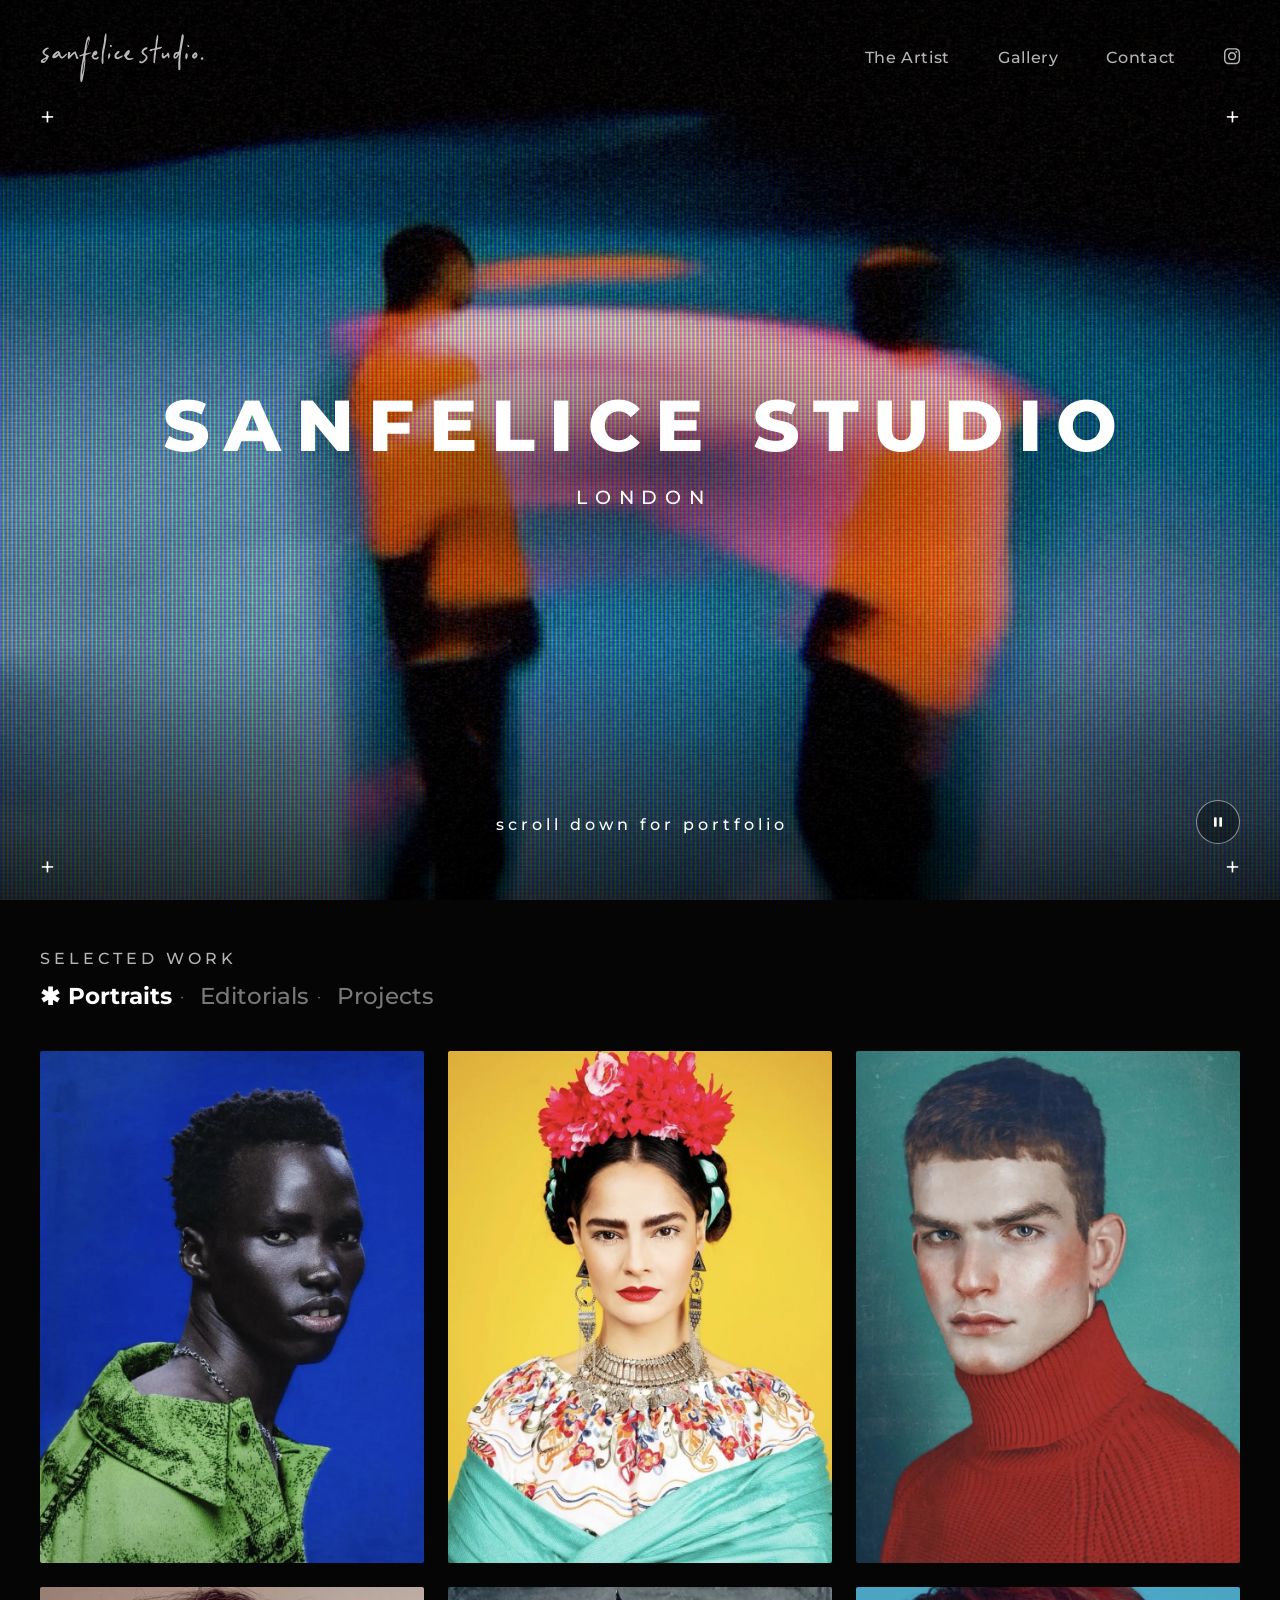
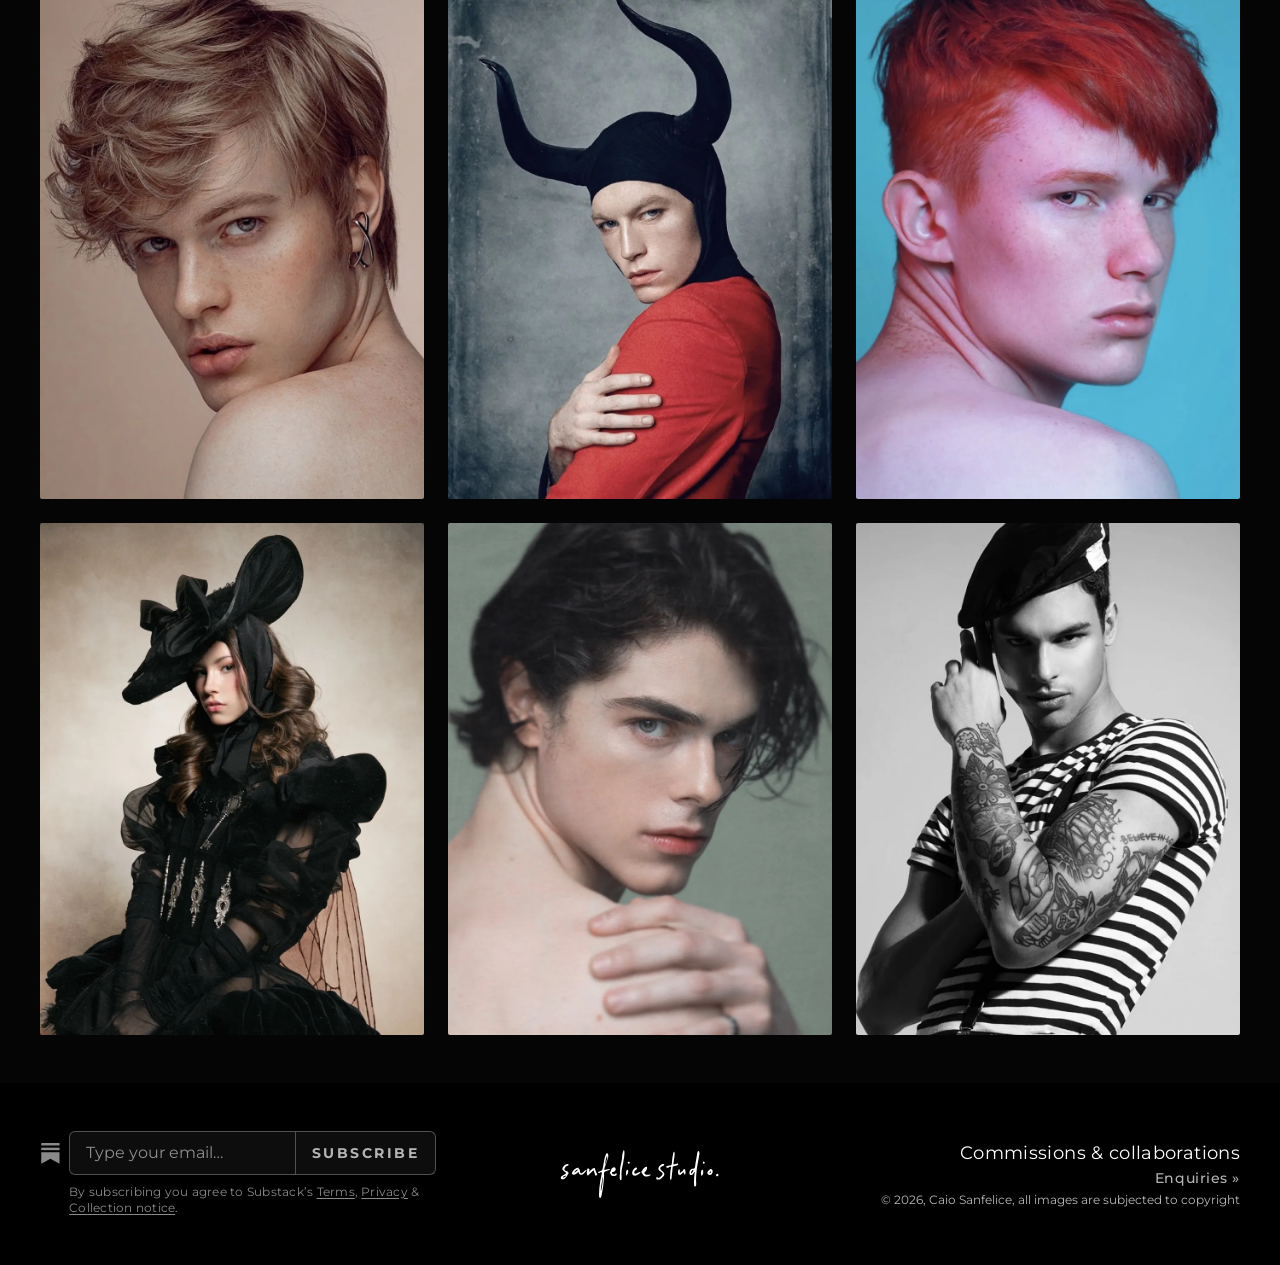
==== commit 4893fe91: "feat: contact pop-up, video pause button, W3C-valid HTML and CSS - Contact: "How did you hear about " ====
--- a/index.html
+++ b/index.html
@@ -36,7 +36,7 @@
   <!-- Hero -->
   <section class="hero position-relative" id="top" aria-labelledby="hero-title">
     <!-- background video (decorative): WebM first, MP4 for browsers without WebM.
-         No autoplay here: the VHS effect script below starts it only when the user allows motion;
+         No autoplay here: hero-video.js starts it only when the user allows motion;
          the poster shows otherwise -->
     <video id="bg" class="hero__video position-absolute" muted loop playsinline preload="none" poster="assets/images/home-hero-poster.webp" aria-hidden="true">
       <source src="assets/video/homebackground.webm" type="video/webm">
@@ -46,6 +46,11 @@
       <h1 class="hero__title" id="hero-title" translate="no">Sanfelice Studio</h1>
       <p class="hero__location">London</p>
     </div>
+    <!-- Pause / play the background video (shown by hero-video.js when motion is allowed) -->
+    <button class="hero-pause position-absolute" type="button" aria-pressed="false" aria-label="Pause background video" hidden>
+      <svg class="hero-pause__icon hero-pause__icon--pause" viewBox="0 0 24 24" aria-hidden="true" focusable="false"><rect x="6" y="5" width="4" height="14" rx="1"/><rect x="14" y="5" width="4" height="14" rx="1"/></svg>
+      <svg class="hero-pause__icon hero-pause__icon--play" viewBox="0 0 24 24" aria-hidden="true" focusable="false"><path d="M8 5.5v13a1 1 0 0 0 1.5.86l10.2-6.5a1 1 0 0 0 0-1.72L9.5 4.64A1 1 0 0 0 8 5.5z"/></svg>
+    </button>
     <a class="hero-scroll position-absolute" href="#work" aria-label="Scroll down for portfolio"><span class="hero-scroll__text" aria-hidden="true"><span class="hero-scroll__flap" style="--i: 0">S</span><span class="hero-scroll__flap" style="--i: 1">c</span><span class="hero-scroll__flap" style="--i: 2">r</span><span class="hero-scroll__flap" style="--i: 3">o</span><span class="hero-scroll__flap" style="--i: 4">l</span><span class="hero-scroll__flap" style="--i: 5">l</span> <span class="hero-scroll__flap" style="--i: 6">d</span><span class="hero-scroll__flap" style="--i: 7">o</span><span class="hero-scroll__flap" style="--i: 8">w</span><span class="hero-scroll__flap" style="--i: 9">n</span> <span class="hero-scroll__flap" style="--i: 10">f</span><span class="hero-scroll__flap" style="--i: 11">o</span><span class="hero-scroll__flap" style="--i: 12">r</span> <span class="hero-scroll__flap" style="--i: 13">p</span><span class="hero-scroll__flap" style="--i: 14">o</span><span class="hero-scroll__flap" style="--i: 15">r</span><span class="hero-scroll__flap" style="--i: 16">t</span><span class="hero-scroll__flap" style="--i: 17">f</span><span class="hero-scroll__flap" style="--i: 18">o</span><span class="hero-scroll__flap" style="--i: 19">l</span><span class="hero-scroll__flap" style="--i: 20">i</span><span class="hero-scroll__flap" style="--i: 21">o</span></span></a>
     <span class="hero__plus hero__plus--top-left position-absolute" aria-hidden="true">+</span>
     <span class="hero__plus hero__plus--top-right position-absolute" aria-hidden="true">+</span>
@@ -163,13 +168,7 @@
 <script src="assets/js/components.js"></script>
 <!-- Home hero: VHS + glitch + analog noise effect (WebGL) on the background video -->
 <script src="assets/js/vhs-glitch-bg.js"></script>
-<script>
-  // Only when the user allows motion; with "reduce motion" on, the still poster stays
-  if (!window.matchMedia("(prefers-reduced-motion: reduce)").matches) {
-    const heroVideo = document.querySelector("#bg");
-    heroVideo.preload = "auto";
-    VhsGlitch(heroVideo);
-  }
-</script>
+<!-- Hero: starts the video with the VHS effect and runs the pause button -->
+<script src="assets/js/hero-video.js"></script>
 </body>
 </html>
--- a/assets/css/style.css
+++ b/assets/css/style.css
@@ -115,7 +115,6 @@
   padding-block: var(--header-pad-scrolled);
   background: rgba(5, 5, 5, 0.86);
   box-shadow: 0 1px 0 rgba(255, 255, 255, 0.08);
-  -webkit-backdrop-filter: blur(10px);
   backdrop-filter: blur(10px);
 }
 
@@ -337,6 +336,55 @@
   }
 }
 
+/* Pause / play button for the background video: small, bottom-right, above the corner "+"
+   (position: absolute from Bootstrap's position-absolute class in the HTML) */
+.hero-pause {
+  right: var(--pad);
+  bottom: 3.5rem;
+  z-index: 2;
+  display: grid;
+  place-items: center;
+  width: 2.75rem; /* 44px touch target */
+  height: 2.75rem;
+  padding: 0;
+  border: 1px solid rgba(255, 255, 255, 0.5);
+  border-radius: 50%;
+  background: rgba(0, 0, 0, 0.35);
+  color: var(--white);
+  cursor: pointer;
+  transition: background-color 0.2s ease, border-color 0.2s ease;
+}
+
+.hero-pause[hidden] {
+  display: none;
+}
+
+.hero-pause:hover {
+  border-color: var(--white);
+  background: rgba(0, 0, 0, 0.6);
+}
+
+.hero-pause:focus-visible {
+  outline: 2px solid var(--white);
+  outline-offset: 3px;
+}
+
+.hero-pause__icon {
+  width: 1rem;
+  height: 1rem;
+  fill: currentColor;
+}
+
+/* shows "pause" while playing, "play" once paused */
+.hero-pause__icon--play,
+.hero-pause[aria-pressed="true"] .hero-pause__icon--pause {
+  display: none;
+}
+
+.hero-pause[aria-pressed="true"] .hero-pause__icon--play {
+  display: block;
+}
+
 .hero__plus {
   /* position: absolute comes from Bootstrap's position-absolute class in the HTML */
   inset-block-end: 1.25rem;
@@ -407,6 +455,7 @@
 .gallery-category-heading {
   margin: 0;
   font-size: var(--fs-md);
+  font-weight: 500;
   line-height: 1.2;
 }
 
@@ -883,7 +932,6 @@
   /* position: relative comes from Bootstrap's position-relative class in the HTML */
   isolation: isolate;
   box-sizing: border-box;
-  container: contact-page / inline-size;
   display: grid;
   min-height: 100svh;
   place-items: center;
@@ -914,7 +962,8 @@
   --contact-title-size: clamp(1.75rem, 3.5vw, 2.75rem);
 }
 
-@container contact-page (width > 36rem) and (width <= 80rem) {
+/* Contact card width between phones and wide screens */
+@media (min-width: 36.0625rem) and (max-width: 80rem) {
   .contact-card {
     width: 92%;
   }
@@ -1129,7 +1178,8 @@
   }
 }
 
-@container contact-page (width <= 36rem) {
+/* Contact on narrow phones */
+@media (max-width: 36rem) {
   .contact-card {
     padding: 1.5rem 1.25rem;
     padding-block-start: 3rem;
@@ -1138,6 +1188,103 @@
 
   .contact-form-title {
     font-size: clamp(1.75rem, 8vw, 2.25rem);
+  }
+}
+
+/* "How did you hear about us?" pop-up (Bootstrap Modal, Contact page): same look as the contact card */
+.heard-modal .modal-dialog {
+  max-width: min(92vw, 30rem);
+}
+
+.heard-modal__content {
+  position: relative;
+  padding: clamp(1.75rem, 5vw, 2.5rem);
+  border: 1px solid rgba(255, 255, 255, 0.3);
+  border-radius: 1.5rem;
+  background: rgba(8, 8, 8, 0.96);
+  color: var(--white);
+  font-family: "Montserrat", Arial, sans-serif;
+}
+
+.heard-modal__close {
+  position: absolute;
+  top: 1.1rem;
+  right: 1.1rem;
+}
+
+.heard-modal__form {
+  display: grid;
+  gap: 1.5rem;
+}
+
+.heard-modal__title {
+  display: flex;
+  align-items: center;
+  gap: 0.2em;
+  margin: 0;
+  padding-inline-end: 2rem; /* room for the close button */
+  font-size: clamp(1.25rem, 4.5vw, 1.6rem);
+  font-weight: 800;
+  line-height: 1.15;
+  letter-spacing: var(--ls-title);
+  text-transform: uppercase;
+  text-wrap: balance;
+}
+
+.heard-modal__options {
+  display: grid;
+  gap: 0.85rem;
+  margin: 0;
+  padding: 0;
+  border: 0;
+}
+
+/* Bootstrap form-check radios, restyled: white ring, white fill with a black dot when chosen */
+.heard-modal .form-check {
+  display: flex;
+  align-items: center;
+  gap: 0.75rem;
+  min-height: 2.75rem; /* 44px touch target */
+  margin: 0;
+  padding-inline-start: 0;
+}
+
+.heard-modal .form-check-input {
+  float: none;
+  width: 1.15rem;
+  height: 1.15rem;
+  margin: 0;
+  border: 1px solid rgba(255, 255, 255, 0.7);
+  background-color: transparent;
+  cursor: pointer;
+}
+
+.heard-modal .form-check-input:checked {
+  border-color: var(--white);
+  background-color: var(--white);
+  background-image: url("data:image/svg+xml,%3csvg xmlns='http://www.w3.org/2000/svg' viewBox='-4 -4 8 8'%3e%3ccircle r='2' fill='%23000'/%3e%3c/svg%3e");
+}
+
+.heard-modal .form-check-input:focus-visible {
+  outline: 2px solid var(--white);
+  outline-offset: 3px;
+  box-shadow: none;
+}
+
+.heard-modal .form-check-label {
+  color: rgba(255, 255, 255, 0.88);
+  cursor: pointer;
+}
+
+.heard-modal__submit {
+  justify-self: end;
+}
+
+/* Contact on phones (below Bootstrap's sm, 576px): the card is full width, so leave room
+   above and below it for the corner "+" signs; they sit outside the box, lined up with its sides */
+@media (max-width: 575.98px) {
+  .contact-page-main {
+    padding-block: calc(var(--menu-h) + 4.5rem) 4.25rem;
   }
 }
 
@@ -1668,29 +1815,26 @@
   }
 }
 
-/* Gallery photos fade and rise in as they scroll into view, driven by the scroll itself
-   (CSS scroll-driven animations, no JavaScript). Browsers without support and users
-   who ask for less motion simply see the photos as normal. */
-@supports (animation-timeline: view()) {
-  @media (prefers-reduced-motion: no-preference) {
-    .gallery-grid > .col {
-      animation: gallery-reveal linear both;
-      animation-timeline: view();
-      animation-range: entry 0% entry 70%;
-    }
-  }
-}
-
-@keyframes gallery-reveal {
-  from {
-    opacity: 0;
-    transform: translateY(2.5rem) scale(0.97);
-  }
-
-  to {
-    opacity: 1;
-    transform: none;
-  }
+/* Gallery photos fade and rise in as they scroll into view.
+   components.js adds .js-reveal to <html> (only when motion is allowed) and .is-visible
+   to each photo column as it enters the screen. Without JavaScript the photos just show. */
+.js-reveal .gallery-grid > .col {
+  opacity: 0;
+  transform: translateY(2.5rem) scale(0.97);
+  transition: opacity 0.7s ease, transform 0.7s cubic-bezier(0.2, 0, 0, 1);
+}
+
+.js-reveal .gallery-grid > .col:nth-child(3n + 2) {
+  transition-delay: 0.08s; /* small stagger across the row */
+}
+
+.js-reveal .gallery-grid > .col:nth-child(3n) {
+  transition-delay: 0.16s;
+}
+
+.js-reveal .gallery-grid > .col.is-visible {
+  opacity: 1;
+  transform: none;
 }
 
 @media (prefers-reduced-motion: reduce) {
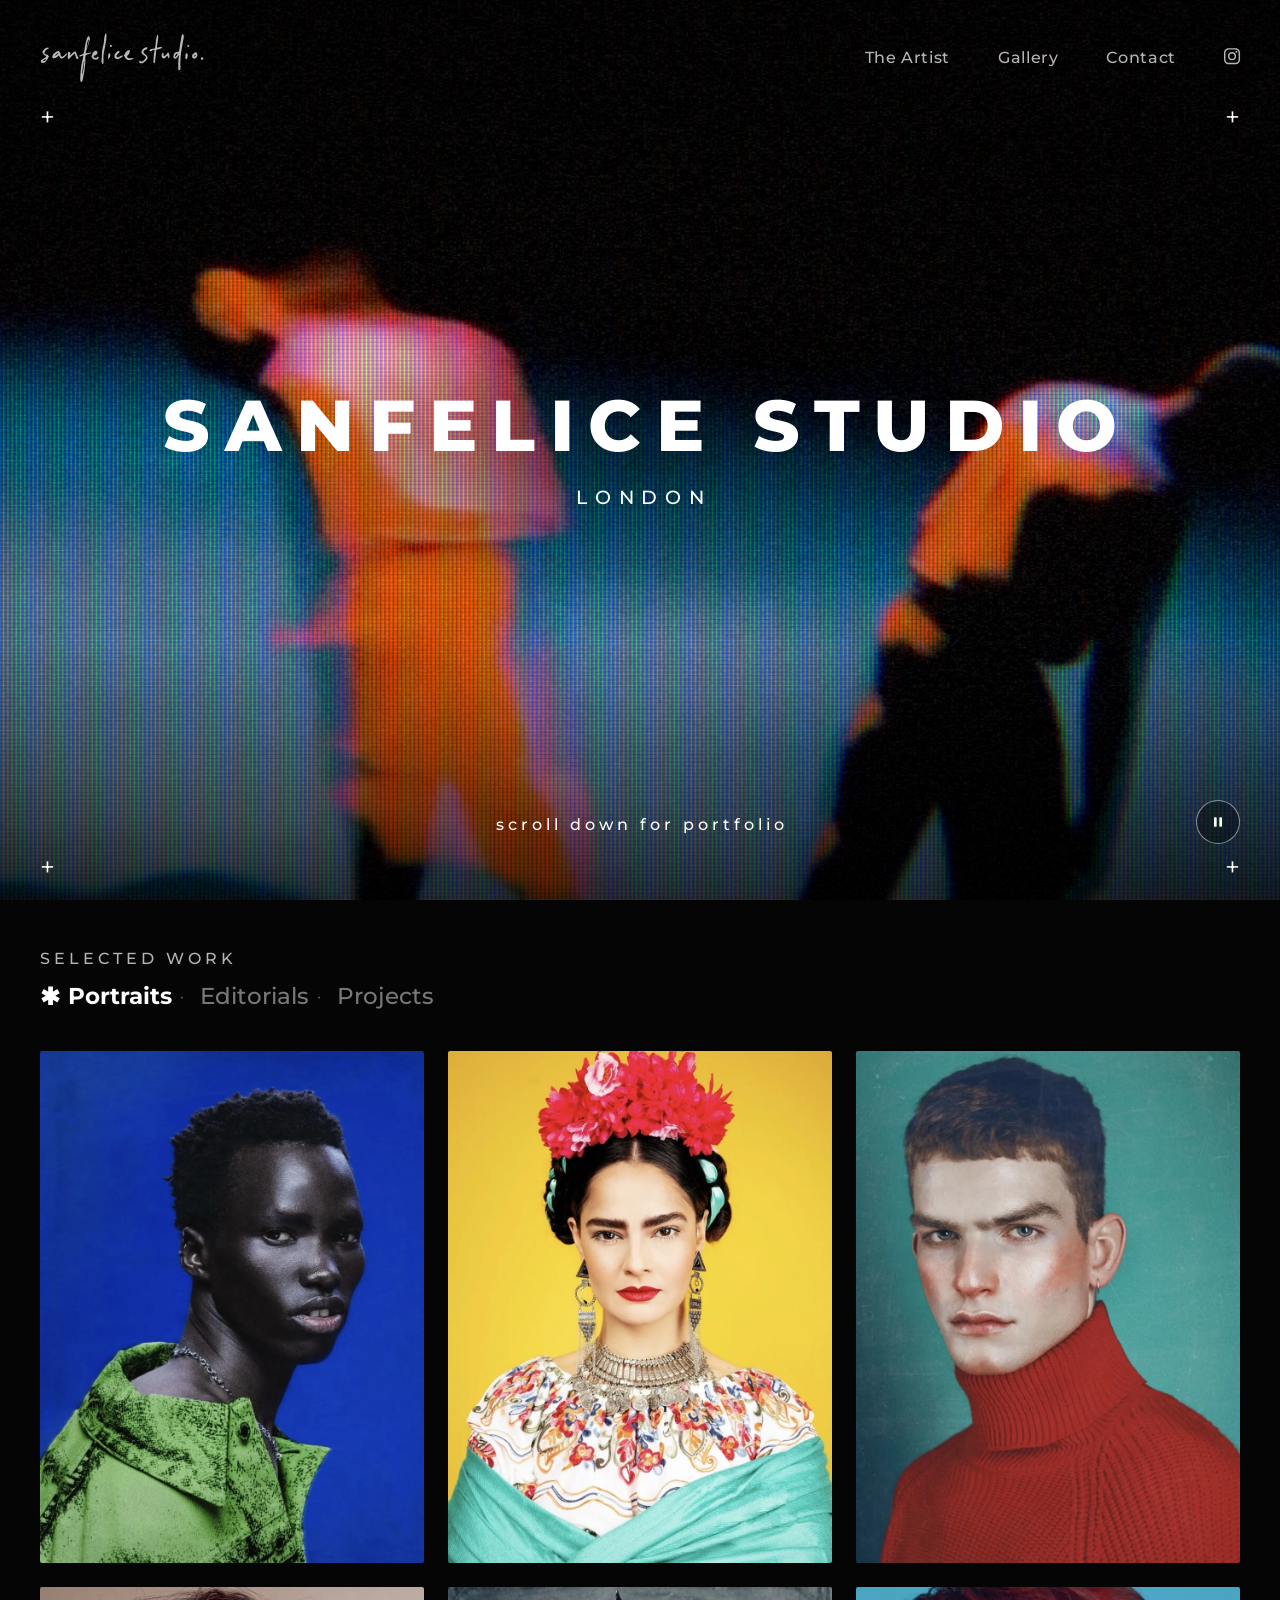
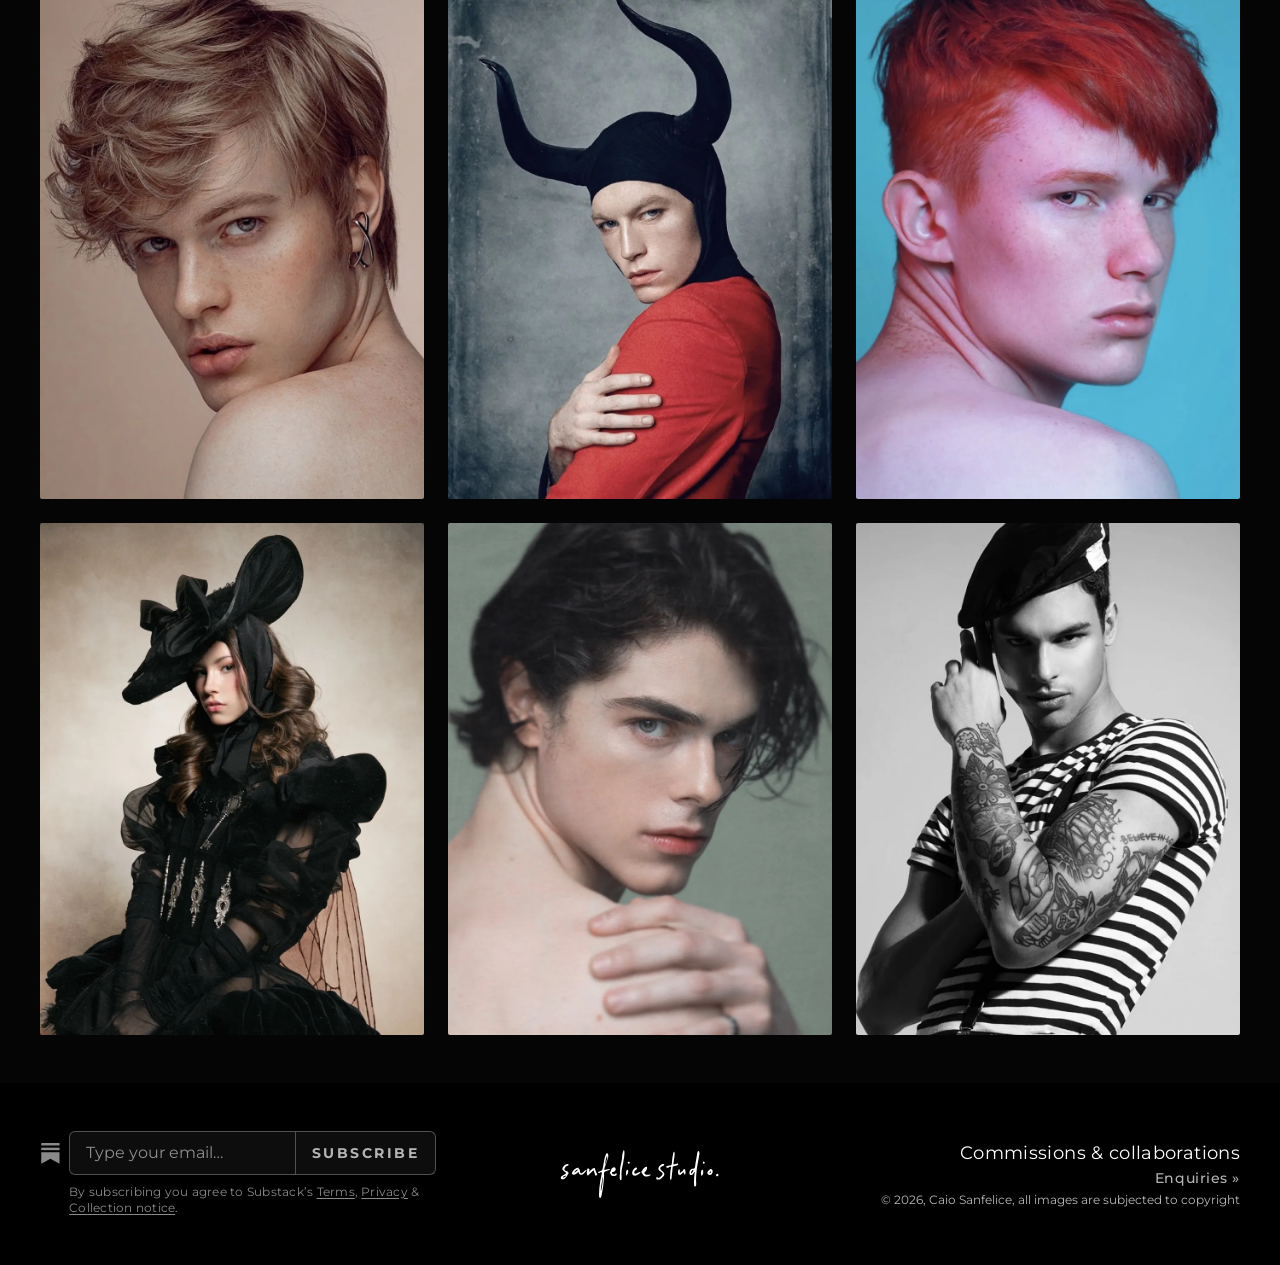
==== commit f593ef69: "feat: hero title wobbles on scroll, calm hero video - hero-title.js: "Sanfelice Studio" starts strai" ====
--- a/index.html
+++ b/index.html
@@ -170,5 +170,7 @@
 <script src="assets/js/vhs-glitch-bg.js"></script>
 <!-- Hero: starts the video with the VHS effect and runs the pause button -->
 <script src="assets/js/hero-video.js"></script>
+<!-- Hero: the title wobbles softly as the hero scrolls out -->
+<script src="assets/js/hero-title.js"></script>
 </body>
 </html>
--- a/assets/css/style.css
+++ b/assets/css/style.css
@@ -252,6 +252,7 @@
    to the left. padding-inline-start with the same value puts it back on the optical centre. */
 .hero__title {
   --track: clamp(0.08em, 1.2vw, 0.2em);
+  will-change: transform, opacity; /* hero-title.js moves it while scrolling: keep it on its own layer */
   margin: 0;
   padding-inline-start: var(--track);
   font-size: var(--fs-display);
@@ -420,6 +421,12 @@
   scroll-snap-align: start;
 }
 
+/* The bottom of the page is a snap point too. Without it, focusing the footer's email field
+   (or a phone keyboard opening) made the page snap back up to the last section */
+.site-footer {
+  scroll-snap-align: end;
+}
+
 .gallery-section {
   min-height: auto;
   padding: clamp(2rem, 4vw, 3rem) var(--pad) 3rem;
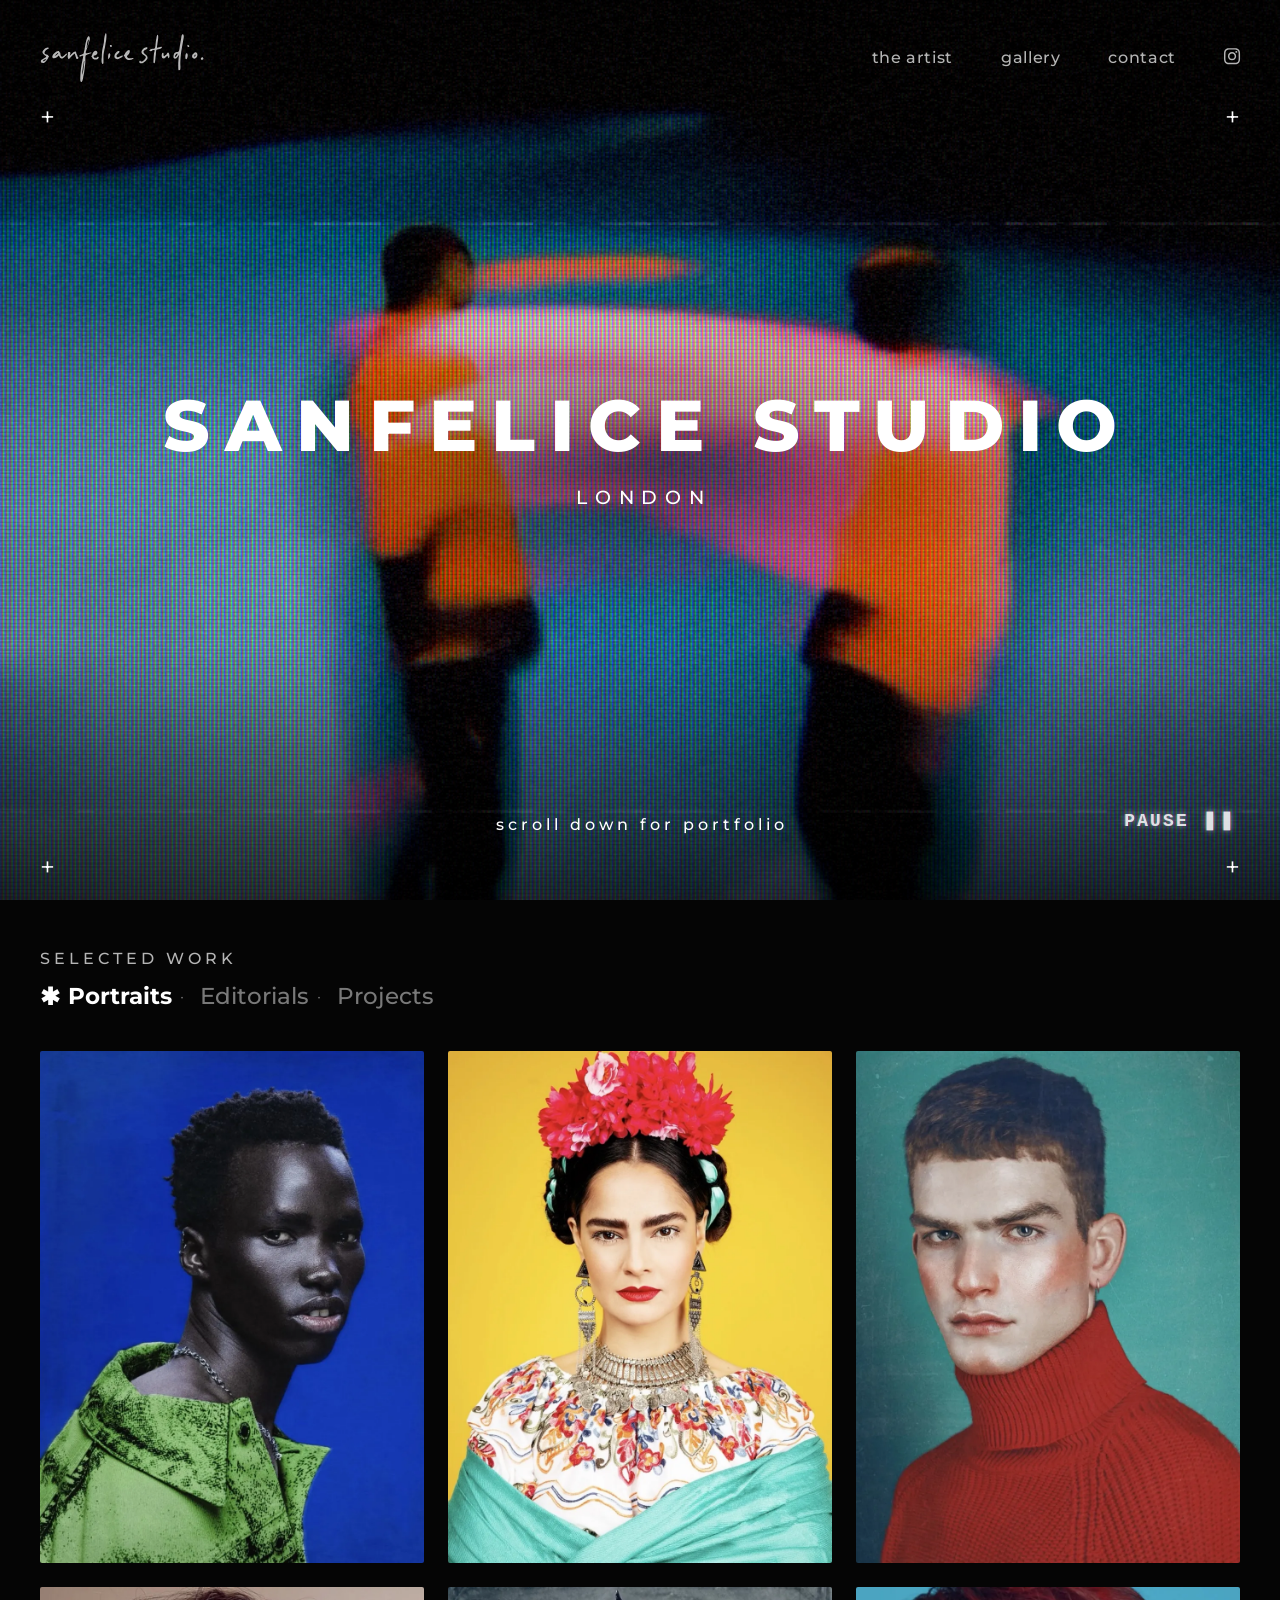
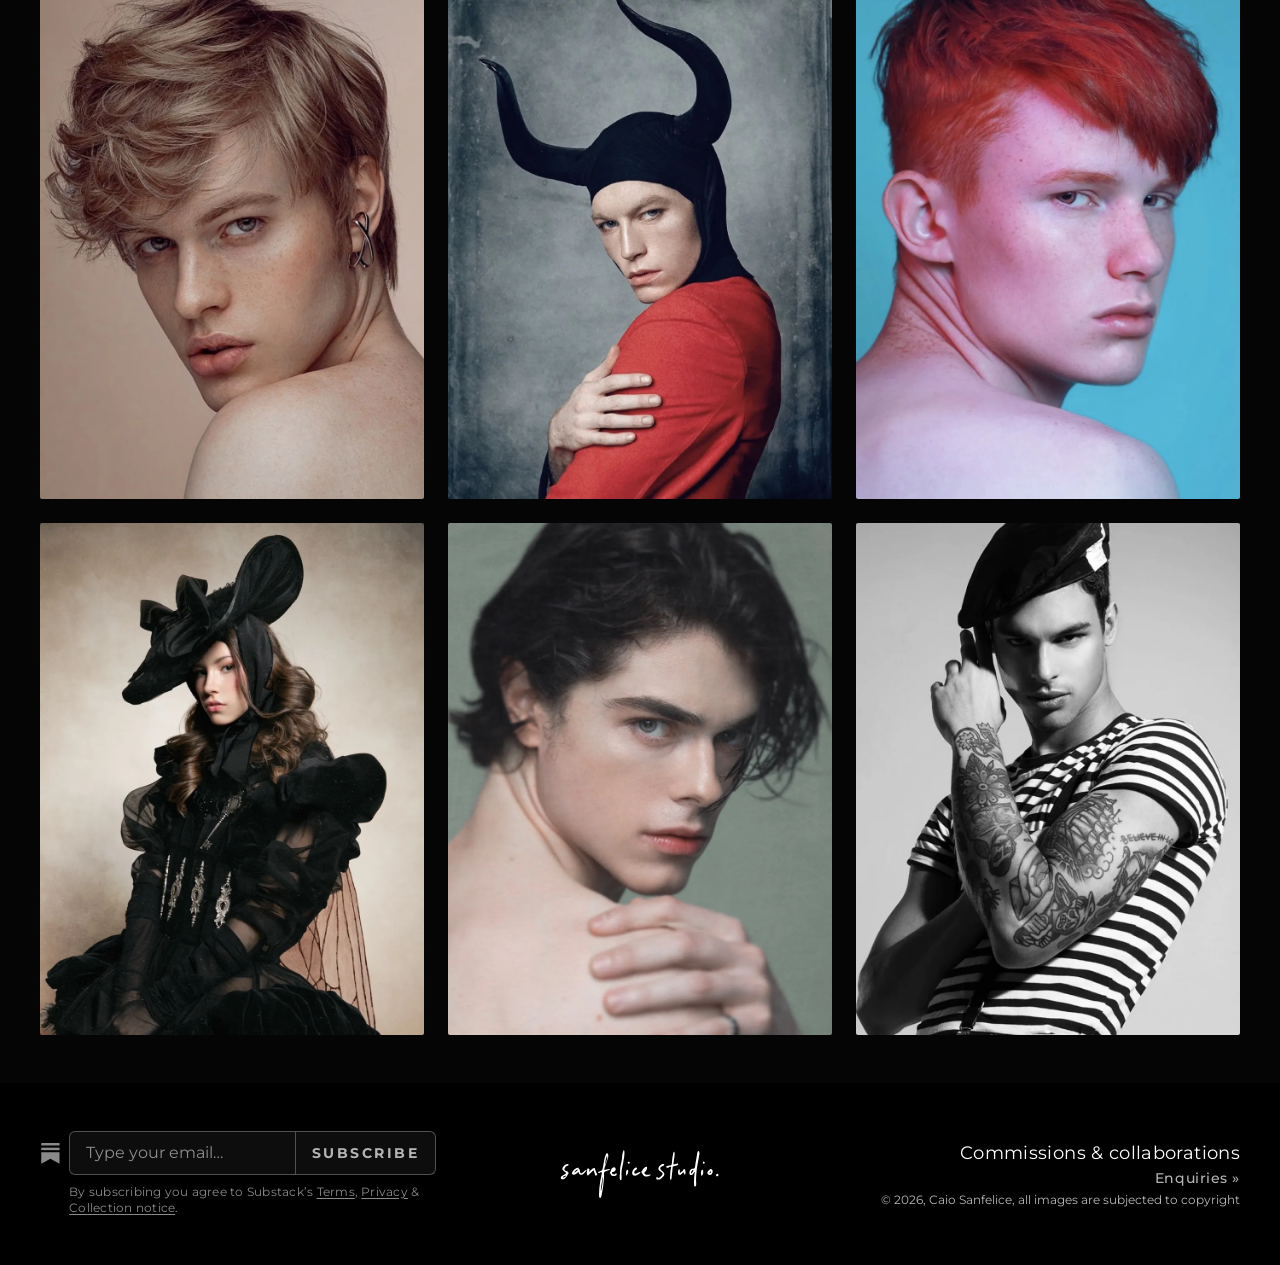
==== commit 2e00f090: "style: VCR-style pause button and lowercase navbar - Hero pause button drops the circle and reads li" ====
--- a/index.html
+++ b/index.html
@@ -46,10 +46,10 @@
       <h1 class="hero__title" id="hero-title" translate="no">Sanfelice Studio</h1>
       <p class="hero__location">London</p>
     </div>
-    <!-- Pause / play the background video (shown by hero-video.js when motion is allowed) -->
+    <!-- Pause / play the background video, styled like a VCR on-screen display (shown by hero-video.js when motion is allowed) -->
     <button class="hero-pause position-absolute" type="button" aria-pressed="false" aria-label="Pause background video" hidden>
-      <svg class="hero-pause__icon hero-pause__icon--pause" viewBox="0 0 24 24" aria-hidden="true" focusable="false"><rect x="6" y="5" width="4" height="14" rx="1"/><rect x="14" y="5" width="4" height="14" rx="1"/></svg>
-      <svg class="hero-pause__icon hero-pause__icon--play" viewBox="0 0 24 24" aria-hidden="true" focusable="false"><path d="M8 5.5v13a1 1 0 0 0 1.5.86l10.2-6.5a1 1 0 0 0 0-1.72L9.5 4.64A1 1 0 0 0 8 5.5z"/></svg>
+      <span class="hero-pause__label hero-pause__label--playing" aria-hidden="true">PAUSE &#10074;&#10074;</span>
+      <span class="hero-pause__label hero-pause__label--paused" aria-hidden="true">PLAY &#9654;&#xFE0E;</span>
     </button>
     <a class="hero-scroll position-absolute" href="#work" aria-label="Scroll down for portfolio"><span class="hero-scroll__text" aria-hidden="true"><span class="hero-scroll__flap" style="--i: 0">S</span><span class="hero-scroll__flap" style="--i: 1">c</span><span class="hero-scroll__flap" style="--i: 2">r</span><span class="hero-scroll__flap" style="--i: 3">o</span><span class="hero-scroll__flap" style="--i: 4">l</span><span class="hero-scroll__flap" style="--i: 5">l</span> <span class="hero-scroll__flap" style="--i: 6">d</span><span class="hero-scroll__flap" style="--i: 7">o</span><span class="hero-scroll__flap" style="--i: 8">w</span><span class="hero-scroll__flap" style="--i: 9">n</span> <span class="hero-scroll__flap" style="--i: 10">f</span><span class="hero-scroll__flap" style="--i: 11">o</span><span class="hero-scroll__flap" style="--i: 12">r</span> <span class="hero-scroll__flap" style="--i: 13">p</span><span class="hero-scroll__flap" style="--i: 14">o</span><span class="hero-scroll__flap" style="--i: 15">r</span><span class="hero-scroll__flap" style="--i: 16">t</span><span class="hero-scroll__flap" style="--i: 17">f</span><span class="hero-scroll__flap" style="--i: 18">o</span><span class="hero-scroll__flap" style="--i: 19">l</span><span class="hero-scroll__flap" style="--i: 20">i</span><span class="hero-scroll__flap" style="--i: 21">o</span></span></a>
     <span class="hero__plus hero__plus--top-left position-absolute" aria-hidden="true">+</span>
--- a/assets/css/style.css
+++ b/assets/css/style.css
@@ -148,6 +148,7 @@
 }
 
 .site-nav a {
+  text-transform: lowercase; /* matches the lowercase script logo; the HTML keeps "The Artist" for screen readers */
   color: var(--nav-muted);
   font-size: var(--nav-fs);
   font-weight: 500;
@@ -337,23 +338,30 @@
   }
 }
 
-/* Pause / play button for the background video: small, bottom-right, above the corner "+"
-   (position: absolute from Bootstrap's position-absolute class in the HTML) */
+/* Pause / play button for the background video, styled like a VCR on-screen display:
+   it shows the action: "PAUSE ❚❚" while the video plays, "PLAY ▶" once paused.
+   Bottom-right, above the corner "+" (position: absolute from Bootstrap's position-absolute class) */
 .hero-pause {
   right: var(--pad);
   bottom: 3.5rem;
   z-index: 2;
-  display: grid;
-  place-items: center;
-  width: 2.75rem; /* 44px touch target */
-  height: 2.75rem;
-  padding: 0;
-  border: 1px solid rgba(255, 255, 255, 0.5);
-  border-radius: 50%;
-  background: rgba(0, 0, 0, 0.35);
+  display: inline-flex;
+  align-items: center;
+  min-width: 2.75rem; /* 44px touch target */
+  min-height: 2.75rem;
+  padding: 0 0.25rem;
+  border: 0;
+  background: none;
   color: var(--white);
   cursor: pointer;
-  transition: background-color 0.2s ease, border-color 0.2s ease;
+  font-family: "Courier New", ui-monospace, Menlo, monospace;
+  font-size: clamp(0.95rem, 1.4vw, 1.15rem);
+  font-weight: 700;
+  letter-spacing: 0.12em;
+  line-height: 1;
+  text-shadow: 0 0 6px rgba(255, 255, 255, 0.55), 1px 0 0 rgba(255, 0, 80, 0.45), -1px 0 0 rgba(0, 200, 255, 0.45);
+  opacity: 0.85;
+  transition: opacity 0.2s ease;
 }
 
 .hero-pause[hidden] {
@@ -361,8 +369,7 @@
 }
 
 .hero-pause:hover {
-  border-color: var(--white);
-  background: rgba(0, 0, 0, 0.6);
+  opacity: 1;
 }
 
 .hero-pause:focus-visible {
@@ -370,20 +377,13 @@
   outline-offset: 3px;
 }
 
-.hero-pause__icon {
-  width: 1rem;
-  height: 1rem;
-  fill: currentColor;
-}
-
-/* shows "pause" while playing, "play" once paused */
-.hero-pause__icon--play,
-.hero-pause[aria-pressed="true"] .hero-pause__icon--pause {
+.hero-pause__label--paused,
+.hero-pause[aria-pressed="true"] .hero-pause__label--playing {
   display: none;
 }
 
-.hero-pause[aria-pressed="true"] .hero-pause__icon--play {
-  display: block;
+.hero-pause[aria-pressed="true"] .hero-pause__label--paused {
+  display: inline;
 }
 
 .hero__plus {
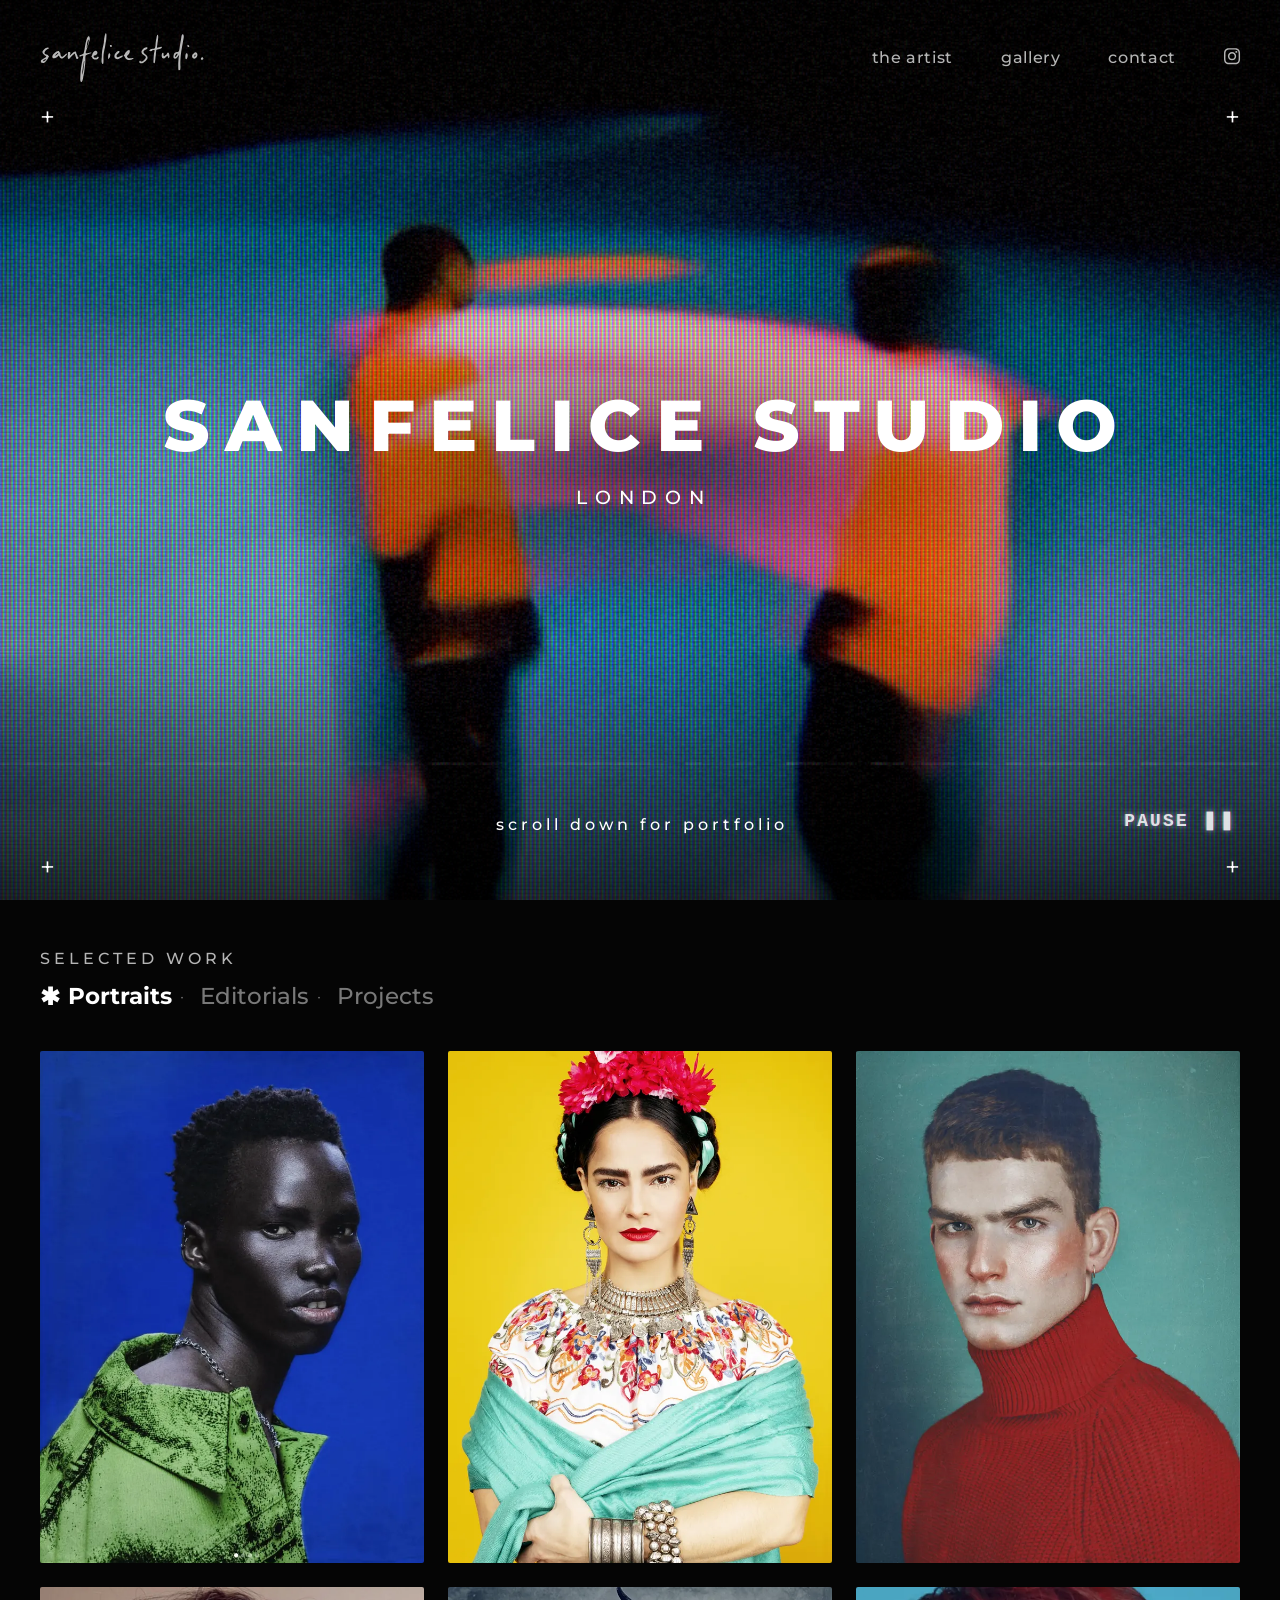
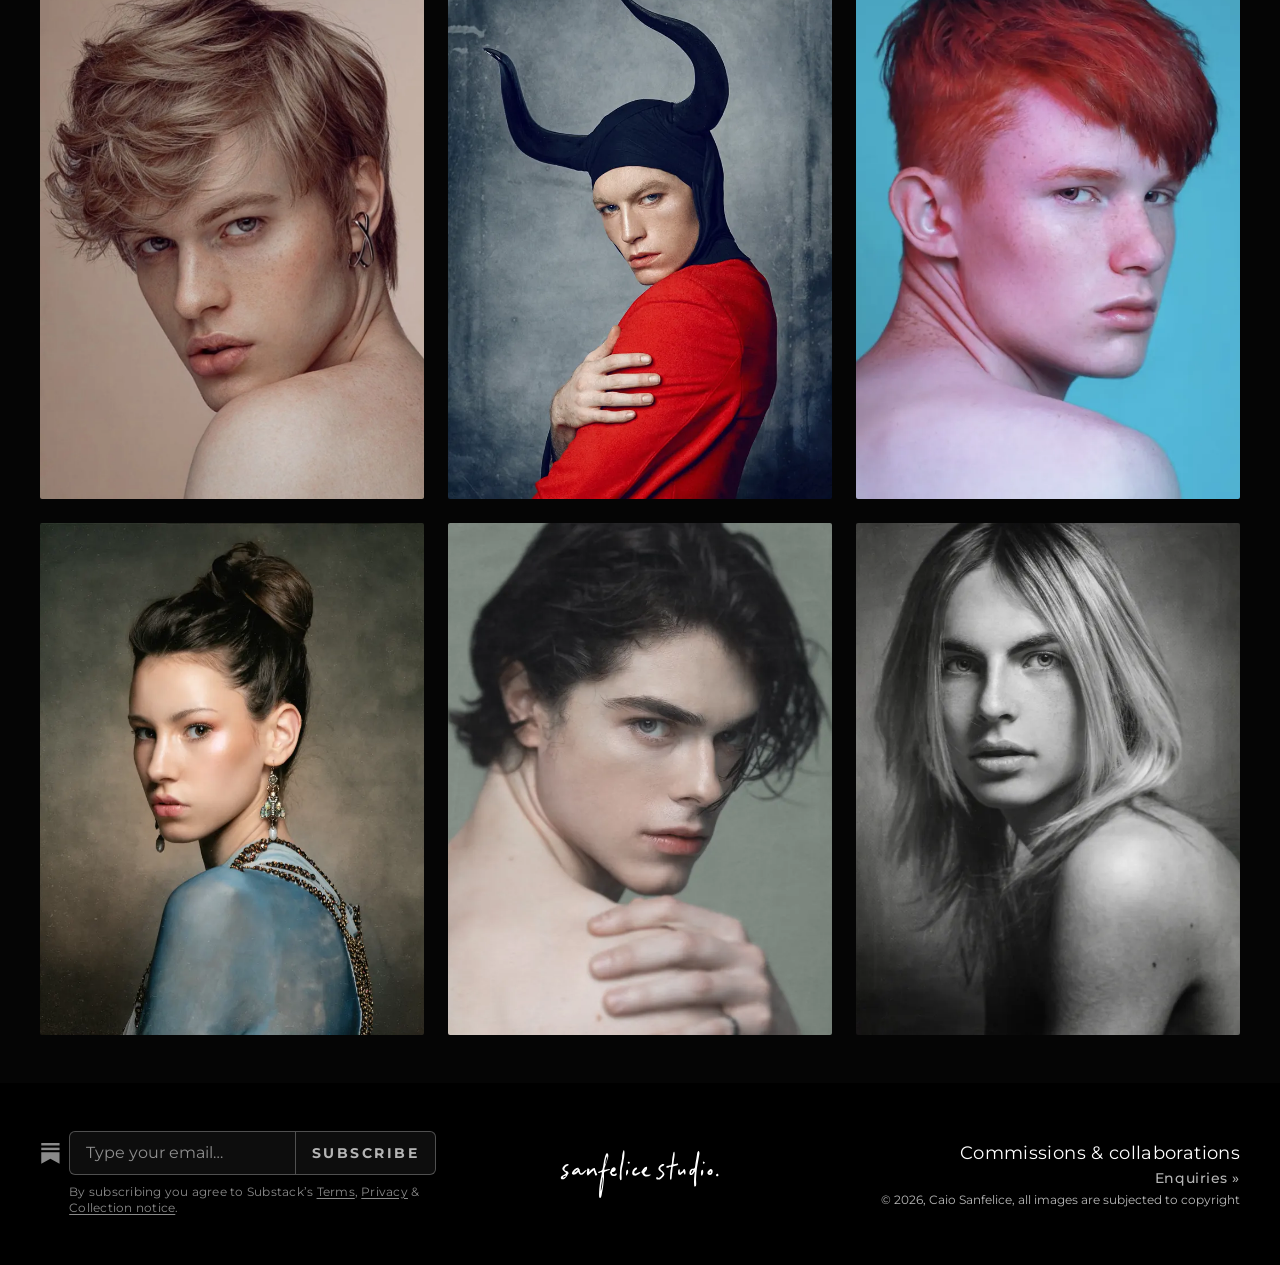
==== commit a7a65ecd: "feat: higher-quality gallery photos, light thumbnails and 70% lightbox - New photos exported as a 72" ====
--- a/index.html
+++ b/index.html
@@ -85,7 +85,7 @@
       <div class="col">
         <figure class="gallery-card position-relative">
           <button class="gallery-card__button" type="button" aria-haspopup="dialog">
-            <img width="900" height="1200" class="d-block w-100 h-100 object-fit-cover" src="assets/images/portrait-blue-green-jacket.webp" alt="Portrait of a man with short hair looking over his shoulder, wearing a textured green jacket and a silver chain, against a cobalt blue backdrop" loading="lazy">
+            <img width="720" height="966" class="d-block w-100 h-100 object-fit-cover" src="assets/images/portrait-blue-green-jacket.webp" data-full="assets/images/portrait-blue-green-jacket-full.webp" alt="Portrait of a man with short natural hair and a direct gaze, wearing a bright green textured jacket and a silver chain, against a cobalt blue backdrop" loading="lazy">
           </button>
           <figcaption class="gallery-card__label position-absolute">Portraits</figcaption>
         </figure>
@@ -93,7 +93,7 @@
       <div class="col">
         <figure class="gallery-card position-relative">
           <button class="gallery-card__button" type="button" aria-haspopup="dialog">
-            <img width="900" height="1200" class="d-block w-100 h-100 object-fit-cover" src="assets/images/portrait-frida-inspired.webp" alt="Frida Kahlo-inspired portrait of a woman with red flowers in her braided hair, silver earrings and necklace, an embroidered blouse and a turquoise shawl, against a yellow backdrop" loading="lazy">
+            <img width="720" height="1080" class="d-block w-100 h-100 object-fit-cover" src="assets/images/portrait-frida-inspired.webp" data-full="assets/images/portrait-frida-inspired-full.webp" alt="Frida Kahlo-inspired portrait of a woman with red flowers in her braided hair, silver earrings and necklace, an embroidered blouse and a turquoise shawl, against a yellow backdrop" loading="lazy">
           </button>
           <figcaption class="gallery-card__label position-absolute">Portraits</figcaption>
         </figure>
@@ -101,7 +101,7 @@
       <div class="col">
         <figure class="gallery-card position-relative">
           <button class="gallery-card__button" type="button" aria-haspopup="dialog">
-            <img width="899" height="1200" class="d-block w-100 h-100 object-fit-cover" src="assets/images/portrait-red-turtleneck.webp" alt="Portrait of a young man with short auburn hair and flushed cheeks, wearing a chunky red turtleneck, against a weathered teal backdrop" loading="lazy">
+            <img width="720" height="1080" class="d-block w-100 h-100 object-fit-cover" src="assets/images/portrait-red-turtleneck.webp" data-full="assets/images/portrait-red-turtleneck-full.webp" alt="Portrait of a young man with short auburn hair and flushed cheeks, wearing a chunky red turtleneck, against a weathered teal backdrop" loading="lazy">
           </button>
           <figcaption class="gallery-card__label position-absolute">Portraits</figcaption>
         </figure>
@@ -117,7 +117,7 @@
       <div class="col">
         <figure class="gallery-card position-relative">
           <button class="gallery-card__button" type="button" aria-haspopup="dialog">
-            <img width="900" height="1200" class="d-block w-100 h-100 object-fit-cover" src="assets/images/portrait-horns-red.webp" alt="Portrait of a man in a black hood with tall curved horns and a red jacket, hugging his arm and looking back over his shoulder, against a weathered grey backdrop" loading="lazy">
+            <img width="720" height="1036" class="d-block w-100 h-100 object-fit-cover" src="assets/images/portrait-horns-red.webp" data-full="assets/images/portrait-horns-red-full.webp" alt="Portrait of a young man in a dark navy hood with tall curved horns and a red jacket, hugging his arm and looking back over his shoulder, against a weathered blue-grey backdrop" loading="lazy">
           </button>
           <figcaption class="gallery-card__label position-absolute">Portraits</figcaption>
         </figure>
@@ -125,7 +125,7 @@
       <div class="col">
         <figure class="gallery-card position-relative">
           <button class="gallery-card__button" type="button" aria-haspopup="dialog">
-            <img width="900" height="1200" class="d-block w-100 h-100 object-fit-cover" src="assets/images/portrait-red-hair-blue.webp" alt="Portrait of a freckled young man with bright red hair looking back over his bare shoulder, against a turquoise blue backdrop" loading="lazy">
+            <img width="720" height="876" class="d-block w-100 h-100 object-fit-cover" src="assets/images/portrait-red-hair-blue.webp" data-full="assets/images/portrait-red-hair-blue-full.webp" alt="Portrait of a freckled young man with bright red hair looking back over his bare shoulder, against a turquoise blue backdrop" loading="lazy">
           </button>
           <figcaption class="gallery-card__label position-absolute">Portraits</figcaption>
         </figure>
@@ -133,7 +133,7 @@
       <div class="col">
         <figure class="gallery-card position-relative">
           <button class="gallery-card__button" type="button" aria-haspopup="dialog">
-            <img width="899" height="1200" class="d-block w-100 h-100 object-fit-cover" src="assets/images/portrait-gothic-bonnet.webp" alt="Portrait of a woman with long wavy brown hair in a black velvet costume with a sculptural bonnet, sheer sleeves, silver ornaments and insect-like wings, against a mottled cream backdrop" loading="lazy">
+            <img width="720" height="932" class="d-block w-100 h-100 object-fit-cover" src="assets/images/portrait-gothic-bonnet.webp" data-full="assets/images/portrait-gothic-bonnet-full.webp" alt="Portrait of a young woman with her dark hair in a high bun and a long drop earring, looking back over her shoulder in a blue embellished garment, against a mottled grey-brown backdrop" loading="lazy">
           </button>
           <figcaption class="gallery-card__label position-absolute">Portraits</figcaption>
         </figure>
@@ -141,7 +141,7 @@
       <div class="col">
         <figure class="gallery-card position-relative">
           <button class="gallery-card__button" type="button" aria-haspopup="dialog">
-            <img width="900" height="1200" class="d-block w-100 h-100 object-fit-cover" src="assets/images/portrait-dark-hair-sage.webp" alt="Close-up portrait of a young man with tousled dark hair and pale blue eyes looking over his bare shoulder, a hand resting on it, against a sage green backdrop" loading="lazy">
+            <img width="720" height="900" class="d-block w-100 h-100 object-fit-cover" src="assets/images/portrait-dark-hair-sage.webp" data-full="assets/images/portrait-dark-hair-sage-full.webp" alt="Close-up portrait of a young man with tousled dark hair and pale eyes looking over his bare shoulder, a hand resting on it, against a sage green backdrop" loading="lazy">
           </button>
           <figcaption class="gallery-card__label position-absolute">Portraits</figcaption>
         </figure>
@@ -149,7 +149,7 @@
       <div class="col">
         <figure class="gallery-card position-relative">
           <button class="gallery-card__button" type="button" aria-haspopup="dialog">
-            <img width="900" height="1200" class="d-block w-100 h-100 object-fit-cover" src="assets/images/portrait-striped-beret.webp" alt="Black-and-white portrait of a tattooed man in a striped T-shirt and braces, touching the brim of a dark beret" loading="lazy">
+            <img width="720" height="900" class="d-block w-100 h-100 object-fit-cover" src="assets/images/portrait-striped-beret.webp" data-full="assets/images/portrait-striped-beret-full.webp" alt="Black-and-white portrait of a young person with shoulder-length blond hair and bare shoulders, looking straight at the camera" loading="lazy">
           </button>
           <figcaption class="gallery-card__label position-absolute">Portraits</figcaption>
         </figure>
--- a/assets/css/style.css
+++ b/assets/css/style.css
@@ -578,7 +578,7 @@
 
 .lightbox__dialog {
   width: fit-content;
-  max-width: min(92vw, 60rem);
+  max-width: 92vw;
   margin-inline: auto;
 }
 
@@ -608,8 +608,9 @@
   display: block;
   width: auto;
   max-width: 100%;
-  height: auto;
-  max-height: calc(100svh - 11rem); /* room for the close button, the caption and the modal margins */
+  height: 70svh; /* every photo opens at 70% of the screen height */
+  max-height: calc(100svh - 11rem); /* small screens: still room for the close button and the caption */
+  object-fit: contain; /* narrow screens: the whole photo still fits */
   margin-inline: auto;
   border-radius: 2px; /* photos: same near-square corners as the gallery */
 }
